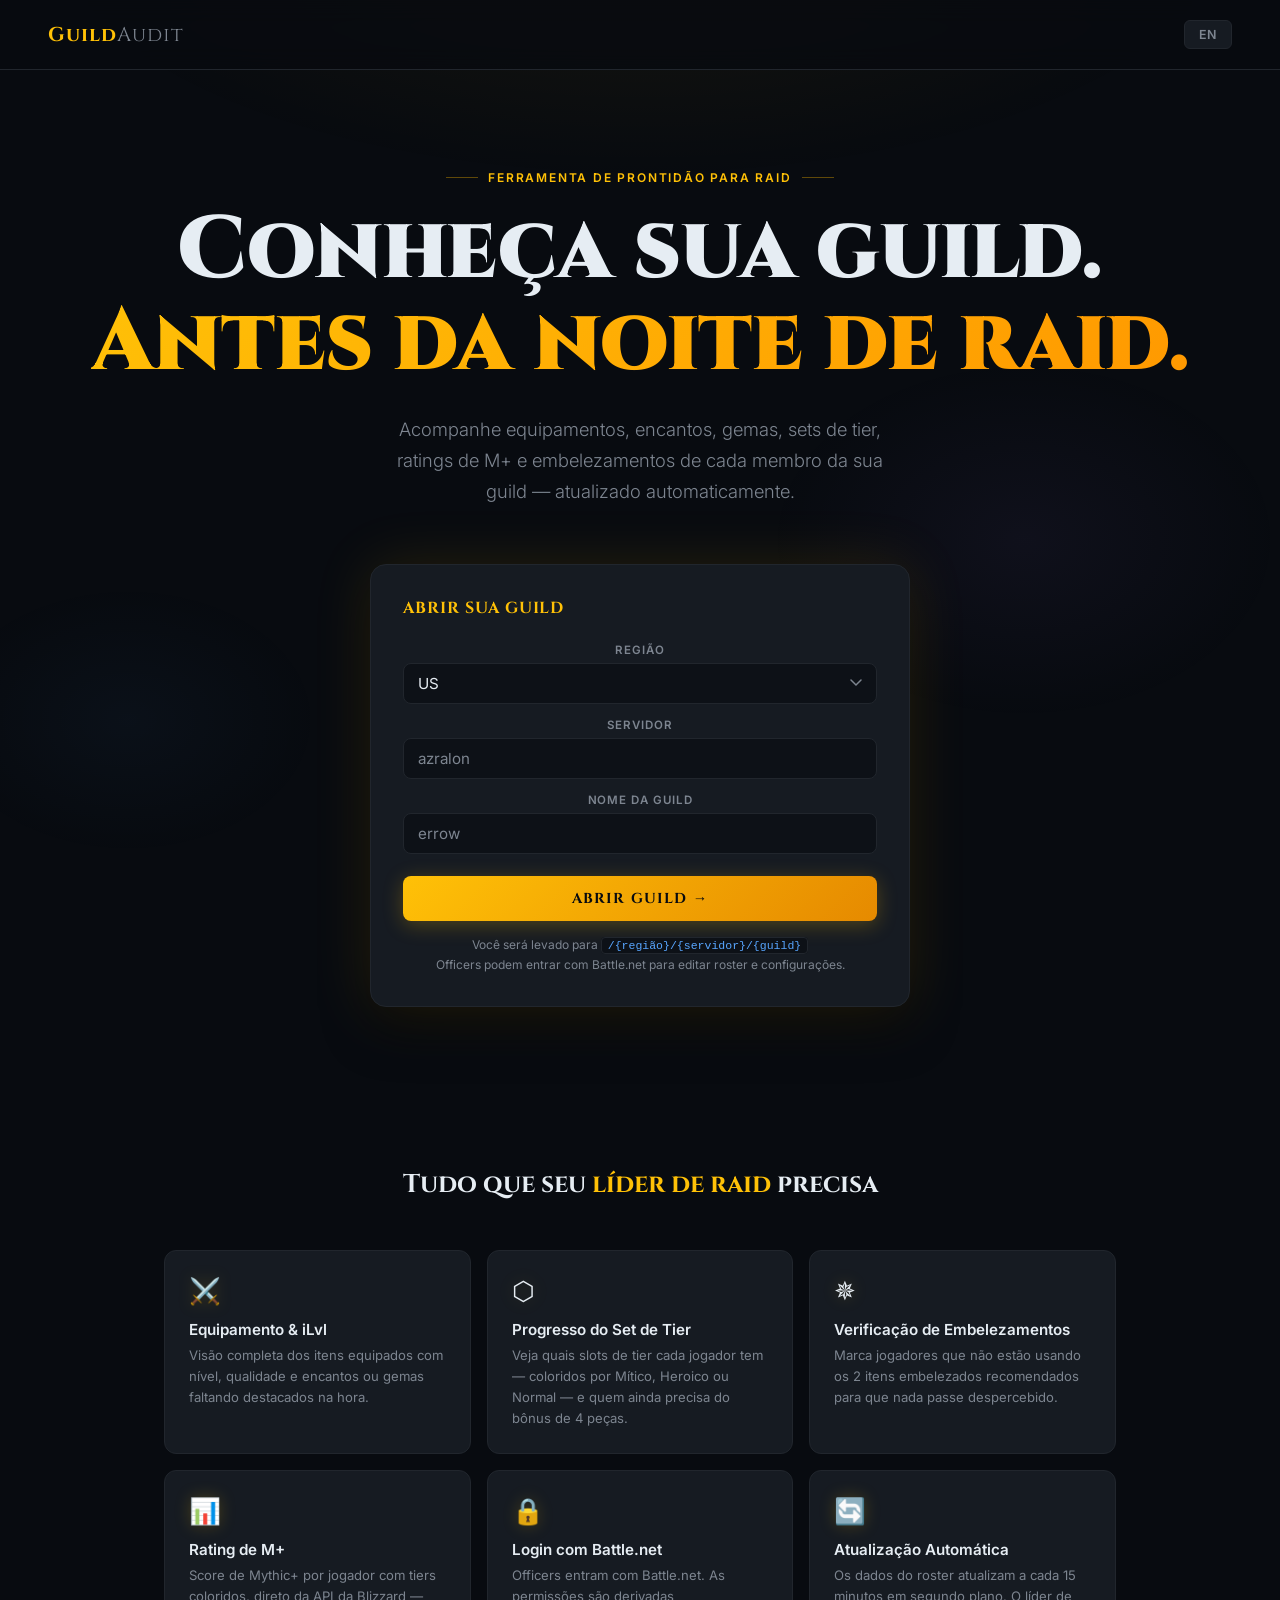
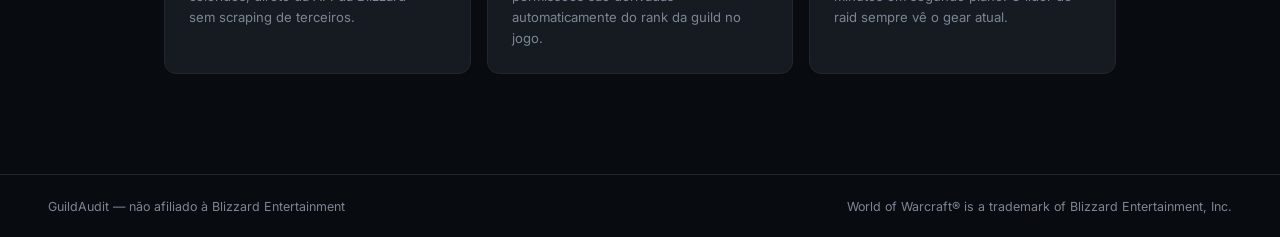
==== index.html @ d0b04509 "fix url query" ====
<!DOCTYPE html>
<html lang="pt-BR">
<head>
  <meta charset="UTF-8">
  <meta name="viewport" content="width=device-width, initial-scale=1.0">
  <title>GuildAudit — Rastreador de Guild WoW</title>
  <meta name="description" content="Acompanhe equipamentos, encantos, sets de tier, ratings de M+ e prontidão para raid da sua guild.">
  <link rel="icon" href="https://wow.zamimg.com/images/wow/icons/medium/inv_scroll_11.jpg">
  <link rel="preconnect" href="https://fonts.googleapis.com">
  <link rel="preconnect" href="https://fonts.gstatic.com" crossorigin>
  <link href="https://fonts.googleapis.com/css2?family=Cinzel:wght@700;900&family=Inter:wght@300;400;500;600&display=swap" rel="stylesheet">
  <style>
    *, *::before, *::after { box-sizing: border-box; margin: 0; padding: 0; }
    :root {
      --bg:#080b10; --bg2:#0d1117; --bg3:#161b22; --border:#21262d;
      --text:#e6edf3; --dim:#7d8590; --gold:#ffc107; --gold2:#e6a800;
      --red:#f85149; --blue:#58a6ff; --purple:#a67df4; --glow:rgba(255,193,7,.12);
    }
    html { scroll-behavior: smooth; }
    body { font-family:'Inter',sans-serif; background:var(--bg); color:var(--text); min-height:100vh; overflow-x:hidden; }
    .bg-layer {
      position:fixed; inset:0; z-index:0; pointer-events:none;
      background:
        radial-gradient(ellipse 80% 50% at 50% -10%, rgba(255,193,7,.07) 0%, transparent 60%),
        radial-gradient(ellipse 40% 40% at 80% 60%, rgba(166,125,244,.05) 0%, transparent 50%),
        radial-gradient(ellipse 30% 30% at 10% 80%, rgba(88,166,255,.04) 0%, transparent 50%);
    }
    nav {
      position:relative; z-index:10;
      display:flex; align-items:center; justify-content:space-between;
      padding:20px 48px;
      border-bottom:1px solid var(--border);
      background:rgba(8,11,16,.8); backdrop-filter:blur(12px);
    }
    .nav-logo { font-family:'Cinzel',serif; font-size:1.25rem; font-weight:700; color:var(--gold); letter-spacing:.05em; text-decoration:none; }
    .nav-logo span { color:var(--dim); font-weight:400; }
    .lang-btn {
      background:var(--bg3); border:1px solid var(--border); border-radius:6px;
      color:var(--dim); font-family:'Inter',sans-serif; font-size:.78rem;
      font-weight:600; letter-spacing:.06em; padding:6px 14px; cursor:pointer;
      transition:border-color .2s, color .2s;
    }
    .lang-btn:hover { border-color:var(--gold2); color:var(--text); }
    .hero {
      position:relative; z-index:1;
      display:flex; flex-direction:column; align-items:center;
      text-align:center; padding:100px 24px 80px;
    }
    .hero-eyebrow {
      font-size:.75rem; font-weight:600; letter-spacing:.15em;
      text-transform:uppercase; color:var(--gold); margin-bottom:20px;
      display:flex; align-items:center; gap:10px;
    }
    .hero-eyebrow::before, .hero-eyebrow::after { content:''; display:block; width:32px; height:1px; background:var(--gold2); opacity:.4; }
    .hero h1 { font-family:'Cinzel',serif; font-size:clamp(2.8rem,7vw,5.5rem); font-weight:900; line-height:1.05; letter-spacing:-.01em; color:var(--text); margin-bottom:24px; }
    .hero h1 em { font-style:normal; background:linear-gradient(135deg,var(--gold) 0%,#ff9800 100%); -webkit-background-clip:text; -webkit-text-fill-color:transparent; background-clip:text; }
    .hero-sub { font-size:1.15rem; color:var(--dim); font-weight:300; max-width:520px; line-height:1.7; margin-bottom:56px; }
    .search-card {
      width:100%; max-width:540px; background:var(--bg3);
      border:1px solid var(--border); border-radius:16px; padding:32px;
      box-shadow:0 0 60px var(--glow), 0 24px 48px rgba(0,0,0,.4);
    }
    .search-card h2 { font-family:'Cinzel',serif; font-size:1rem; font-weight:700; color:var(--gold); letter-spacing:.06em; text-transform:uppercase; margin-bottom:24px; text-align:left; }
    .field { margin-bottom:14px; }
    .field label { display:block; font-size:.72rem; font-weight:600; letter-spacing:.08em; text-transform:uppercase; color:var(--dim); margin-bottom:6px; }
    .field select, .field input {
      width:100%; background:var(--bg2); border:1px solid var(--border); border-radius:8px;
      color:var(--text); font-family:'Inter',sans-serif; font-size:.95rem; padding:10px 14px;
      outline:none; transition:border-color .2s, box-shadow .2s; appearance:none; -webkit-appearance:none;
    }
    .field select { background-image:url("data:image/svg+xml,%3Csvg xmlns='http://www.w3.org/2000/svg' width='12' height='8' viewBox='0 0 12 8'%3E%3Cpath d='M1 1l5 5 5-5' stroke='%237d8590' stroke-width='1.5' fill='none' stroke-linecap='round'/%3E%3C/svg%3E"); background-repeat:no-repeat; background-position:right 14px center; padding-right:36px; }
    .field select:focus, .field input:focus { border-color:var(--gold2); box-shadow:0 0 0 3px rgba(255,193,7,.1); }
    .field input::placeholder { color:var(--dim); }
    .btn-go {
      width:100%; margin-top:8px; padding:13px;
      background:linear-gradient(135deg,var(--gold) 0%,#e68a00 100%);
      color:#080b10; font-family:'Cinzel',serif; font-size:.9rem; font-weight:700;
      letter-spacing:.08em; text-transform:uppercase; border:none; border-radius:8px;
      cursor:pointer; transition:opacity .2s, transform .15s, box-shadow .2s;
      box-shadow:0 4px 20px rgba(255,193,7,.25);
    }
    .btn-go:hover { opacity:.9; transform:translateY(-1px); box-shadow:0 8px 28px rgba(255,193,7,.35); }
    .btn-go:active { transform:translateY(0); }
    .search-hint { font-size:.75rem; color:var(--dim); text-align:center; margin-top:14px; line-height:1.6; }
    .search-hint code { background:var(--bg2); border:1px solid var(--border); border-radius:4px; padding:1px 6px; font-size:.72rem; color:var(--blue); }
    .features { position:relative; z-index:1; max-width:1000px; margin:80px auto 0; padding:0 24px 100px; }
    .features-title { font-family:'Cinzel',serif; font-size:1.6rem; font-weight:700; text-align:center; margin-bottom:48px; color:var(--text); }
    .features-title span { color:var(--gold); }
    .feat-grid { display:grid; grid-template-columns:repeat(auto-fit,minmax(260px,1fr)); gap:16px; }
    .feat-card { background:var(--bg3); border:1px solid var(--border); border-radius:12px; padding:24px; transition:border-color .2s, transform .2s; }
    .feat-card:hover { border-color:rgba(255,193,7,.3); transform:translateY(-2px); }
    .feat-icon { font-size:1.6rem; margin-bottom:14px; display:block; filter:drop-shadow(0 0 8px rgba(255,193,7,.2)); }
    .feat-card h3 { font-size:.95rem; font-weight:600; color:var(--text); margin-bottom:6px; }
    .feat-card p { font-size:.82rem; color:var(--dim); line-height:1.6; }
    footer { position:relative; z-index:1; border-top:1px solid var(--border); padding:24px 48px; display:flex; align-items:center; justify-content:space-between; font-size:.78rem; color:var(--dim); }
    .err-msg { display:none; font-size:.8rem; color:var(--red); margin-top:10px; text-align:center; }
    .err-msg.show { display:block; }
    @media (max-width:600px) {
      nav { padding:16px 20px; }
      .hero { padding:64px 20px 48px; }
      .search-card { padding:24px 20px; }
      footer { flex-direction:column; gap:8px; text-align:center; }
    }
  </style>
</head>
<body>

<div class="bg-layer"></div>

<nav>
  <a class="nav-logo" href="/">Guild<span>Audit</span></a>
  <button class="lang-btn" id="lang-btn" onclick="toggleLang()">EN</button>
</nav>

<section class="hero">
  <div class="hero-eyebrow" data-i18n="eyebrow">Ferramenta de Prontidão para Raid</div>
  <h1 data-i18n-html="h1">Conheça sua guild.<br><em>Antes da noite de raid.</em></h1>
  <p class="hero-sub" data-i18n="sub">
    Acompanhe equipamentos, encantos, gemas, sets de tier, ratings de M+ e embelezamentos
    de cada membro da sua guild — atualizado automaticamente.
  </p>

  <div class="search-card">
    <h2 data-i18n="card-title">Abrir sua guild</h2>

    <div class="field">
      <label data-i18n="label-region">Região</label>
      <select id="inp-region">
        <option value="us">US</option>
        <option value="eu">EU</option>
        <option value="kr">KR</option>
        <option value="tw">TW</option>
      </select>
    </div>

    <div class="field">
      <label data-i18n="label-realm">Servidor</label>
      <input type="text" id="inp-realm" placeholder="azralon" spellcheck="false" autocomplete="off">
    </div>

    <div class="field">
      <label data-i18n="label-guild">Nome da guild</label>
      <input type="text" id="inp-guild" placeholder="errow" spellcheck="false" autocomplete="off">
    </div>

    <button class="btn-go" onclick="goToGuild()" data-i18n="btn">Abrir Guild →</button>
    <div class="err-msg" id="err-msg" data-i18n="err">Preencha o servidor e o nome da guild.</div>

    <p class="search-hint" data-i18n-html="hint">
      Você será levado para <code>/{região}/{servidor}/{guild}</code><br>
      Officers podem entrar com Battle.net para editar roster e configurações.
    </p>
  </div>
</section>

<section class="features">
  <h2 class="features-title" data-i18n-html="feat-title">Tudo que seu <span>líder de raid</span> precisa</h2>
  <div class="feat-grid">
    <div class="feat-card">
      <span class="feat-icon">⚔️</span>
      <h3 data-i18n="f1-title">Equipamento & iLvl</h3>
      <p data-i18n="f1-desc">Visão completa dos itens equipados com nível, qualidade e encantos ou gemas faltando destacados na hora.</p>
    </div>
    <div class="feat-card">
      <span class="feat-icon">⬡</span>
      <h3 data-i18n="f2-title">Progresso do Set de Tier</h3>
      <p data-i18n="f2-desc">Veja quais slots de tier cada jogador tem — coloridos por Mítico, Heroico ou Normal — e quem ainda precisa do bônus de 4 peças.</p>
    </div>
    <div class="feat-card">
      <span class="feat-icon">✵</span>
      <h3 data-i18n="f3-title">Verificação de Embelezamentos</h3>
      <p data-i18n="f3-desc">Marca jogadores que não estão usando os 2 itens embelezados recomendados para que nada passe despercebido.</p>
    </div>
    <div class="feat-card">
      <span class="feat-icon">📊</span>
      <h3 data-i18n="f4-title">Rating de M+</h3>
      <p data-i18n="f4-desc">Score de Mythic+ por jogador com tiers coloridos, direto da API da Blizzard — sem scraping de terceiros.</p>
    </div>
    <div class="feat-card">
      <span class="feat-icon">🔒</span>
      <h3 data-i18n="f5-title">Login com Battle.net</h3>
      <p data-i18n="f5-desc">Officers entram com Battle.net. As permissões são derivadas automaticamente do rank da guild no jogo.</p>
    </div>
    <div class="feat-card">
      <span class="feat-icon">🔄</span>
      <h3 data-i18n="f6-title">Atualização Automática</h3>
      <p data-i18n="f6-desc">Os dados do roster atualizam a cada 15 minutos em segundo plano. O líder de raid sempre vê o gear atual.</p>
    </div>
  </div>
</section>

<footer>
  <span data-i18n="footer1">GuildAudit — não afiliado à Blizzard Entertainment</span>
  <span>World of Warcraft® is a trademark of Blizzard Entertainment, Inc.</span>
</footer>

<script>
var STRINGS = {
  pt: {
    'eyebrow':    'Ferramenta de Prontidão para Raid',
    'h1':         'Conheça sua guild.<br><em>Antes da noite de raid.</em>',
    'sub':        'Acompanhe equipamentos, encantos, gemas, sets de tier, ratings de M+ e embelezamentos de cada membro da sua guild — atualizado automaticamente.',
    'card-title': 'Abrir sua guild',
    'label-region':'Região',
    'label-realm': 'Servidor',
    'label-guild': 'Nome da guild',
    'btn':         'Abrir Guild →',
    'err':         'Preencha o servidor e o nome da guild.',
    'hint':        'Você será levado para <code>/{região}/{servidor}/{guild}</code><br>Officers podem entrar com Battle.net para editar roster e configurações.',
    'feat-title':  'Tudo que seu <span>líder de raid</span> precisa',
    'f1-title': 'Equipamento & iLvl',
    'f1-desc':  'Visão completa dos itens equipados com nível, qualidade e encantos ou gemas faltando destacados na hora.',
    'f2-title': 'Progresso do Set de Tier',
    'f2-desc':  'Veja quais slots de tier cada jogador tem — coloridos por Mítico, Heroico ou Normal — e quem ainda precisa do bônus de 4 peças.',
    'f3-title': 'Verificação de Embelezamentos',
    'f3-desc':  'Marca jogadores que não estão usando os 2 itens embelezados recomendados para que nada passe despercebido.',
    'f4-title': 'Rating de M+',
    'f4-desc':  'Score de Mythic+ por jogador com tiers coloridos, direto da API da Blizzard — sem scraping de terceiros.',
    'f5-title': 'Login com Battle.net',
    'f5-desc':  'Officers entram com Battle.net. As permissões são derivadas automaticamente do rank da guild no jogo.',
    'f6-title': 'Atualização Automática',
    'f6-desc':  'Os dados do roster atualizam a cada 15 minutos em segundo plano. O líder de raid sempre vê o gear atual.',
    'footer1':  'GuildAudit — não afiliado à Blizzard Entertainment',
  },
  en: {
    'eyebrow':    'Raid Readiness Tool',
    'h1':         'Know your guild.<br><em>Before raid night.</em>',
    'sub':        'Track gear, enchants, gems, tier sets, M+ ratings and embellishments for every member of your WoW guild — updated automatically.',
    'card-title': 'Open your guild',
    'label-region':'Region',
    'label-realm': 'Realm',
    'label-guild': 'Guild name',
    'btn':         'Open Guild →',
    'err':         'Please fill in realm and guild name.',
    'hint':        'You\'ll be taken to <code>/{region}/{realm}/{guild}</code><br>Officers can log in with Battle.net to edit roster and settings.',
    'feat-title':  'Everything your <span>raid lead</span> needs',
    'f1-title': 'Gear & iLvl Tracking',
    'f1-desc':  'Full equipment breakdown with item level, quality tiers and missing enchants or gems highlighted instantly.',
    'f2-title': 'Tier Set Progress',
    'f2-desc':  'See which tier slots each player has — colored by Mythic, Heroic or Normal — and who still needs the 4pc bonus.',
    'f3-title': 'Embellishment Check',
    'f3-desc':  'Flags players who aren\'t running the recommended 2 embellished items, so nothing slips through the cracks.',
    'f4-title': 'M+ Ratings',
    'f4-desc':  'Mythic+ score per player with color-coded tiers, straight from the Blizzard API — no third-party scraping.',
    'f5-title': 'Battle.net Login',
    'f5-desc':  'Officers log in with Battle.net. Permissions are derived from your in-game guild rank automatically.',
    'f6-title': 'Auto-refresh',
    'f6-desc':  'Roster data refreshes every 15 minutes in the background. Your raid lead always sees current gear.',
    'footer1':  'GuildAudit — not affiliated with Blizzard Entertainment',
  }
};

var currentLang = localStorage.getItem('ga_lang') || 'pt';

function applyLang(lang) {
  var s = STRINGS[lang];
  document.documentElement.lang = lang === 'pt' ? 'pt-BR' : 'en';
  document.title = lang === 'pt'
    ? 'GuildAudit — Rastreador de Guild WoW'
    : 'GuildAudit — WoW Guild Tracker';

  document.querySelectorAll('[data-i18n]').forEach(function(el) {
    var key = el.getAttribute('data-i18n');
    if (s[key] !== undefined) el.textContent = s[key];
  });
  document.querySelectorAll('[data-i18n-html]').forEach(function(el) {
    var key = el.getAttribute('data-i18n-html');
    if (s[key] !== undefined) el.innerHTML = s[key];
  });

  document.getElementById('lang-btn').textContent = lang === 'pt' ? 'EN' : 'PT';
}

function toggleLang() {
  currentLang = currentLang === 'pt' ? 'en' : 'pt';
  localStorage.setItem('ga_lang', currentLang);
  applyLang(currentLang);
}

// Pre-fill from last visit
(function() {
  var last = localStorage.getItem('ga_last_guild');
  if (last) {
    try {
      var p = last.split(':');
      if (p[0]) document.getElementById('inp-region').value = p[0];
      if (p[1]) document.getElementById('inp-realm').value  = p[1];
      if (p[2]) document.getElementById('inp-guild').value  = p[2];
    } catch(e) {}
  }
  applyLang(currentLang);
})();

function goToGuild() {
  var region = document.getElementById('inp-region').value.trim().toLowerCase();
  var realm  = document.getElementById('inp-realm').value.trim().toLowerCase().replace(/\s+/g, '-');
  var guild  = document.getElementById('inp-guild').value.trim().toLowerCase().replace(/\s+/g, '-');
  var err    = document.getElementById('err-msg');
  if (!realm || !guild) { err.classList.add('show'); return; }
  err.classList.remove('show');
  localStorage.setItem('ga_last_guild', region + ':' + realm + ':' + guild);
  var pathParts = window.location.pathname.replace(/\/+$/, '').split('/').filter(Boolean);
  var basePath  = pathParts.length >= 1 ? '/' + pathParts[0] : '';
  window.location.href = basePath + '/guild.html?guild=' + region + '/' + realm + '/' + guild;
}

['inp-realm','inp-guild'].forEach(function(id) {
  document.getElementById(id).addEventListener('keydown', function(e) {
    if (e.key === 'Enter') goToGuild();
  });
});
</script>

</body>
</html>
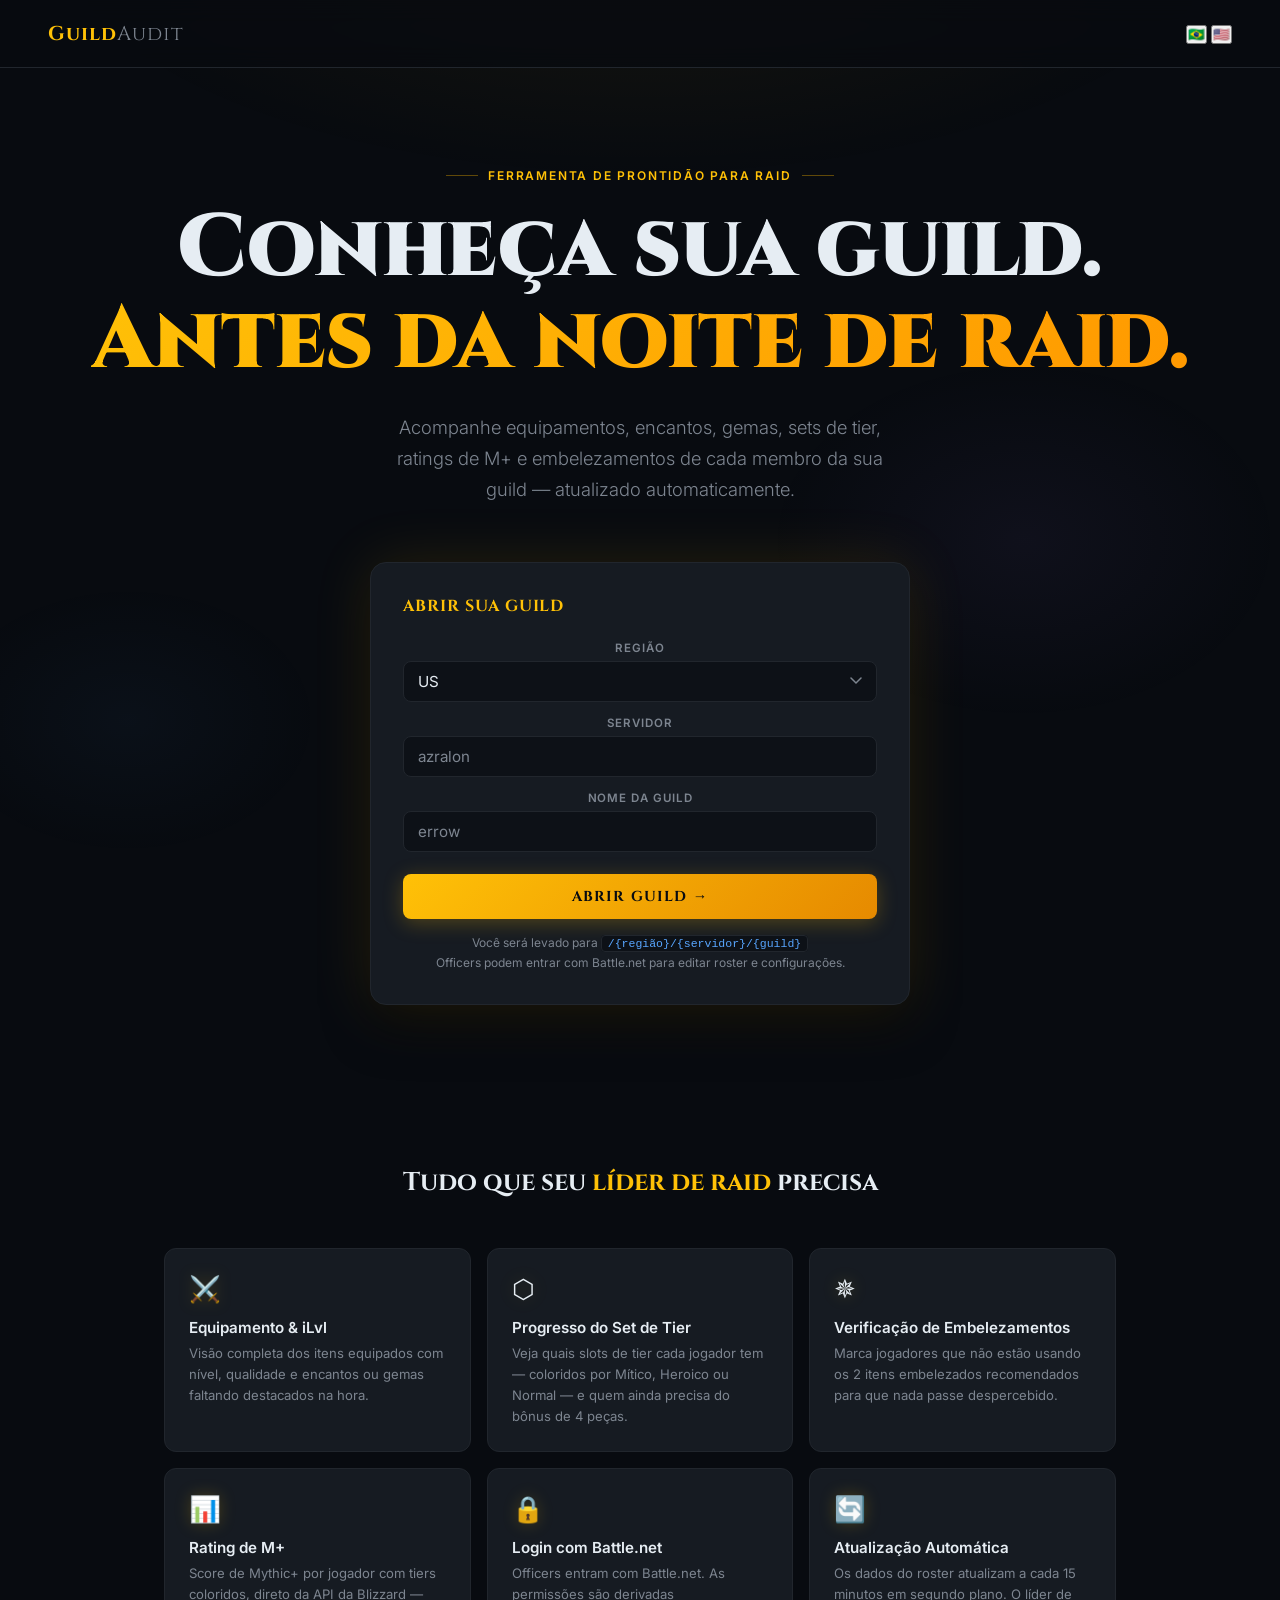
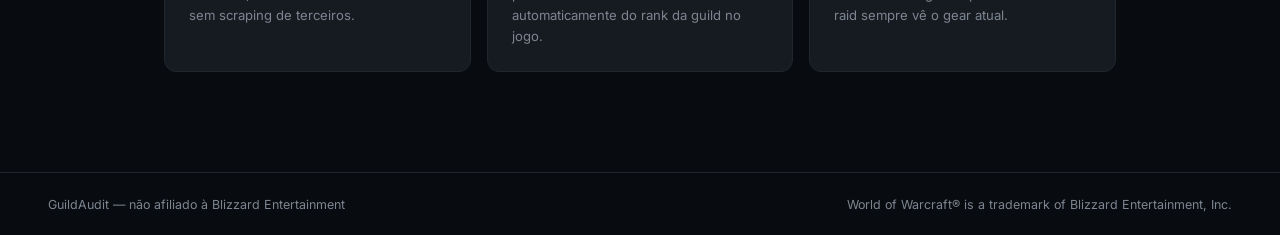
==== commit c4a6ed8a: "fixes" ====
--- a/index.html
+++ b/index.html
@@ -109,7 +109,10 @@
 
 <nav>
   <a class="nav-logo" href="/">Guild<span>Audit</span></a>
-  <button class="lang-btn" id="lang-btn" onclick="toggleLang()">EN</button>
+  <div class="lang-flags">
+    <button class="flag-btn" id="flag-pt" onclick="setLang('pt')" title="Português">🇧🇷</button>
+    <button class="flag-btn" id="flag-en" onclick="setLang('en')" title="English">🇺🇸</button>
+  </div>
 </nav>
 
 <section class="hero">
@@ -268,9 +271,11 @@
     if (s[key] !== undefined) el.innerHTML = s[key];
   });
 
-  document.getElementById('lang-btn').textContent = lang === 'pt' ? 'EN' : 'PT';
+  document.getElementById('flag-pt').classList.toggle('flag-active', lang === 'pt');
+  document.getElementById('flag-en').classList.toggle('flag-active', lang === 'en');
 }
 
+function setLang(newLang) { lang = newLang; localStorage.setItem('ga_lang', lang); applyI18n(); }
 function toggleLang() {
   currentLang = currentLang === 'pt' ? 'en' : 'pt';
   localStorage.setItem('ga_lang', currentLang);
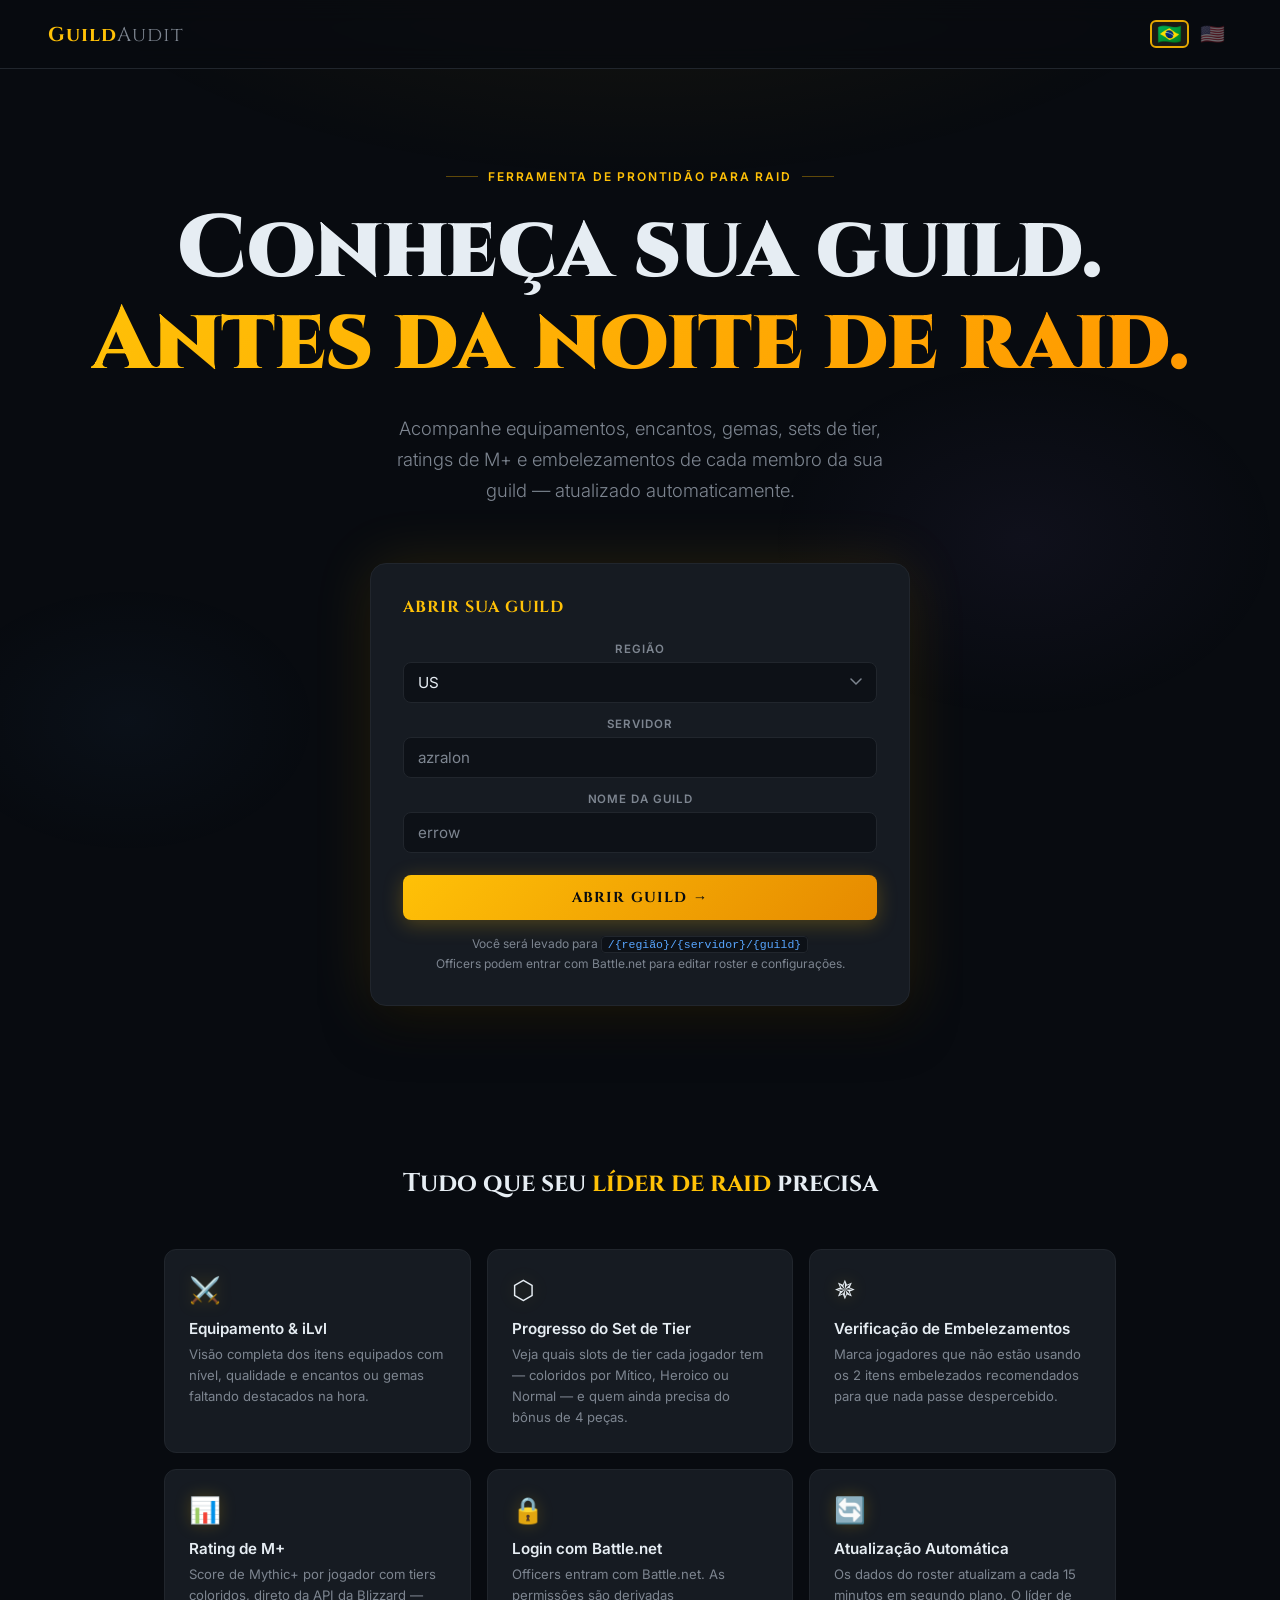
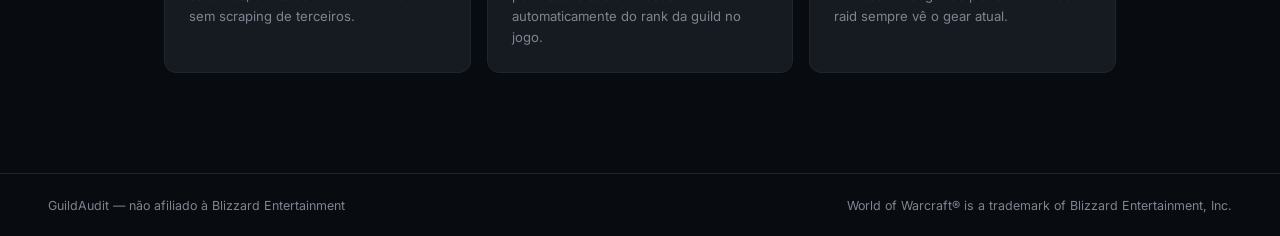
==== commit aea3bd1b: "fix tier" ====
--- a/index.html
+++ b/index.html
@@ -101,6 +101,15 @@
       .search-card { padding:24px 20px; }
       footer { flex-direction:column; gap:8px; text-align:center; }
     }
+    .lang-flags { display:flex; gap:4px; align-items:center; }
+    .flag-btn {
+      background:none; border:2px solid transparent;
+      border-radius:6px; padding:2px 5px;
+      font-size:1.25rem; cursor:pointer; line-height:1;
+      opacity:.4; transition:opacity .15s, border-color .15s, transform .1s;
+    }
+    .flag-btn:hover { opacity:.85; transform:scale(1.1); }
+    .flag-btn.flag-active { opacity:1; border-color:var(--gold2,#c9a84c); background:rgba(201,168,76,.1); }
   </style>
 </head>
 <body>
@@ -264,18 +273,18 @@
 
   document.querySelectorAll('[data-i18n]').forEach(function(el) {
     var key = el.getAttribute('data-i18n');
-    if (s[key] !== undefined) el.textContent = s[key];
+    if (s && s[key] !== undefined) el.textContent = s[key];
   });
   document.querySelectorAll('[data-i18n-html]').forEach(function(el) {
     var key = el.getAttribute('data-i18n-html');
-    if (s[key] !== undefined) el.innerHTML = s[key];
+    if (s && s[key] !== undefined) el.innerHTML = s[key];
   });
 
   document.getElementById('flag-pt').classList.toggle('flag-active', lang === 'pt');
   document.getElementById('flag-en').classList.toggle('flag-active', lang === 'en');
 }
 
-function setLang(newLang) { lang = newLang; localStorage.setItem('ga_lang', lang); applyI18n(); }
+function setLang(newLang) { lang = newLang; localStorage.setItem('ga_lang', lang); applyLang(lang); }
 function toggleLang() {
   currentLang = currentLang === 'pt' ? 'en' : 'pt';
   localStorage.setItem('ga_lang', currentLang);
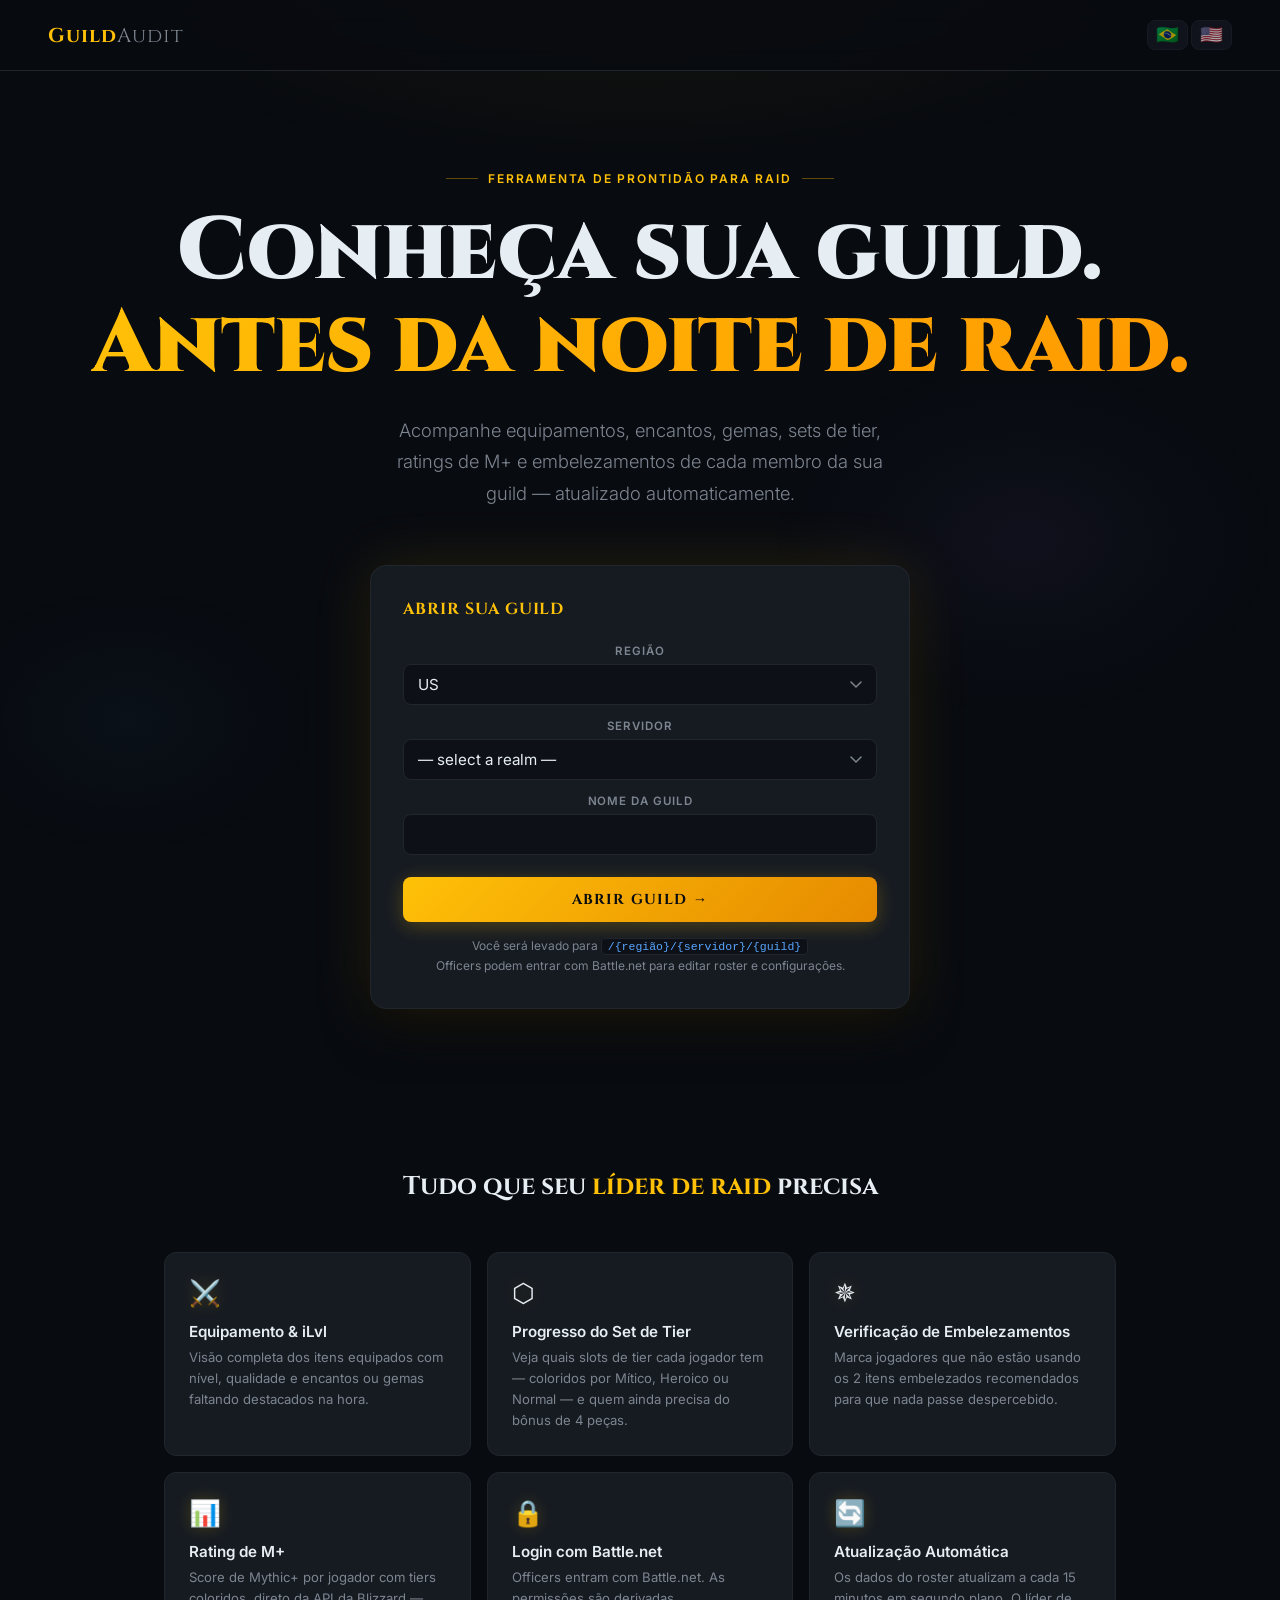
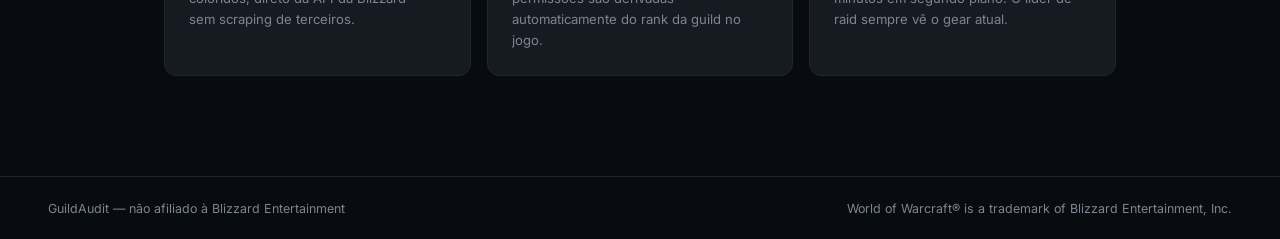
==== commit a368baf5: "fix diversos" ====
--- a/index.html
+++ b/index.html
@@ -101,15 +101,19 @@
       .search-card { padding:24px 20px; }
       footer { flex-direction:column; gap:8px; text-align:center; }
     }
-    .lang-flags { display:flex; gap:4px; align-items:center; }
+    .lang-flags { display:flex; gap:3px; align-items:center; }
     .flag-btn {
-      background:none; border:2px solid transparent;
-      border-radius:6px; padding:2px 5px;
-      font-size:1.25rem; cursor:pointer; line-height:1;
-      opacity:.4; transition:opacity .15s, border-color .15s, transform .1s;
-    }
-    .flag-btn:hover { opacity:.85; transform:scale(1.1); }
-    .flag-btn.flag-active { opacity:1; border-color:var(--gold2,#c9a84c); background:rgba(201,168,76,.1); }
+      background:var(--bg3); border:1px solid var(--border);
+      border-radius:8px; padding:5px 8px;
+      font-size:1.15rem; cursor:pointer; line-height:1;
+      opacity:.65; transition:opacity .15s, border-color .15s, transform .1s, background .15s;
+    }
+    .flag-btn:hover { opacity:1; transform:scale(1.08); border-color:rgba(255,193,7,.4); }
+    .flag-btn.flag-active {
+      opacity:1; border-color:var(--gold2);
+      background:rgba(255,193,7,.12);
+      box-shadow:0 0 0 2px rgba(255,193,7,.15);
+    }
   </style>
 </head>
 <body>
@@ -119,7 +123,7 @@
 <nav>
   <a class="nav-logo" href="/">Guild<span>Audit</span></a>
   <div class="lang-flags">
-    <button class="flag-btn" id="flag-pt" onclick="setLang('pt')" title="Português">🇧🇷</button>
+    <button class="flag-btn" id="flag-pt" onclick="setLang('pt-BR')" title="Português">🇧🇷</button>
     <button class="flag-btn" id="flag-en" onclick="setLang('en')" title="English">🇺🇸</button>
   </div>
 </nav>
@@ -147,12 +151,14 @@
 
     <div class="field">
       <label data-i18n="label-realm">Servidor</label>
-      <input type="text" id="inp-realm" placeholder="azralon" spellcheck="false" autocomplete="off">
+      <select id="inp-realm" onchange="onRealmChange()">
+        <option value="" data-i18n="label-realm-placeholder">— selecione um servidor —</option>
+      </select>
     </div>
 
     <div class="field">
       <label data-i18n="label-guild">Nome da guild</label>
-      <input type="text" id="inp-guild" placeholder="errow" spellcheck="false" autocomplete="off">
+      <input type="text" id="inp-guild" placeholder="" spellcheck="false" autocomplete="off">
     </div>
 
     <button class="btn-go" onclick="goToGuild()" data-i18n="btn">Abrir Guild →</button>
@@ -208,7 +214,7 @@
 
 <script>
 var STRINGS = {
-  pt: {
+  'pt-BR': {
     'eyebrow':    'Ferramenta de Prontidão para Raid',
     'h1':         'Conheça sua guild.<br><em>Antes da noite de raid.</em>',
     'sub':        'Acompanhe equipamentos, encantos, gemas, sets de tier, ratings de M+ e embelezamentos de cada membro da sua guild — atualizado automaticamente.',
@@ -262,12 +268,12 @@
   }
 };
 
-var currentLang = localStorage.getItem('ga_lang') || 'pt';
+var currentLang = localStorage.getItem('ga_lang') || 'pt-BR';
 
 function applyLang(lang) {
   var s = STRINGS[lang];
-  document.documentElement.lang = lang === 'pt' ? 'pt-BR' : 'en';
-  document.title = lang === 'pt'
+  document.documentElement.lang = lang === 'pt-BR' ? 'pt-BR' : 'en';
+  document.title = lang === 'pt-BR'
     ? 'GuildAudit — Rastreador de Guild WoW'
     : 'GuildAudit — WoW Guild Tracker';
 
@@ -280,13 +286,13 @@
     if (s && s[key] !== undefined) el.innerHTML = s[key];
   });
 
-  document.getElementById('flag-pt').classList.toggle('flag-active', lang === 'pt');
+  document.getElementById('flag-pt').classList.toggle('flag-active', lang === 'pt-BR');
   document.getElementById('flag-en').classList.toggle('flag-active', lang === 'en');
 }
 
 function setLang(newLang) { lang = newLang; localStorage.setItem('ga_lang', lang); applyLang(lang); }
 function toggleLang() {
-  currentLang = currentLang === 'pt' ? 'en' : 'pt';
+  currentLang = currentLang === 'pt-BR' ? 'en' : 'pt-BR';
   localStorage.setItem('ga_lang', currentLang);
   applyLang(currentLang);
 }
@@ -298,16 +304,48 @@
     try {
       var p = last.split(':');
       if (p[0]) document.getElementById('inp-region').value = p[0];
+      populateRealms();
       if (p[1]) document.getElementById('inp-realm').value  = p[1];
       if (p[2]) document.getElementById('inp-guild').value  = p[2];
     } catch(e) {}
   }
+  populateRealms();
   applyLang(currentLang);
 })();
 
+// ── Realms per region ──────────────────────────────────
+var REALMS = {
+  us: ["Aegwynn","Agamaggan","Aggramar","Akama","Alexstrasza","Alleria","Altar of Storms","Alterac Mountains","Aman'Thul","Andorhal","Anetheron","Anub'arak","Antonidas","Anvilmar","Arathor","Archimonde","Area 52","Argent Dawn","Arthas","Arygos","Auchindoun","Azgalor","Azjol-Nerub","Azralon","Azshara","Azuremyst","Baelgun","Balnazzar","Black Dragonflight","Blackhand","Blackrock","Blackwater Raiders","Blackwing Lair","Blade's Edge","Bladefist","Bleeding Hollow","Blood Furnace","Bloodhoof","Bloodscalp","Bonechewer","Borean Tundra","Boulderfist","Bronze Dragonflight","Bronzebeard","Burning Blade","Burning Legion","Caelestrasz","Cairne","Cenarion Circle","Cenarion Expedition","Cenarius","Cho'gall","Chromaggus","Coilfang","Crushridge","Daggerspine","Dalaran","Dalvengyr","Dark Iron","Darkspear","Darrowmere","Dawnbringer","Deathwing","Demon Soul","Dentarg","Destromath","Dethecus","Detheroc","Doomhammer","Draenor","Dragonblight","Dragonmaw","Drak'Tharon","Drak'thul","Dreadmaul","Drenden","Dunemaul","Durotan","Duskwood","Earthen Ring","Echo Isles","Eitrigg","Eldre'Thalas","Elune","Emerald Dream","Eonar","Eredar","Executus","Exodar","Farstriders","Feathermoon","Fenris","Fizzcrank","Frostmane","Frostmourne","Frostwolf","Galakrond","Gallywix","Garona","Garrosh","Ghostlands","Gilneas","Gnomeregan","Goldrinn","Gordunni","Greymane","Grizzly Hills","Gul'dan","Gundrak","Gurubashi","Hakkar","Haomarush","Hellscream","Hydraxis","Hyjal","Icecrown","Illidan","Jaedenar","Jubei'Thos","Kael'thas","Kalecgos","Kargath","Kel'Thuzad","Khadgar","Khaz Modan","Khaz'goroth","Kil'jaeden","Kilrogg","Kirin Tor","Korgath","Kul Tiras","Laughing Skull","Lethon","Lightbringer","Lightning's Blade","Lightninghoof","Llane","Lothar","Lunar Falls","Madoran","Maelstrom","Magtheridon","Maiev","Mal'Ganis","Malfurion","Malorne","Malygos","Mannoroth","Medivh","Misha","Mok'Nathal","Moon Guard","Moonrunner","Mug'thol","Muradin","Nazgrel","Nazjatar","Neltharion","Nemesis","Ner'zhul","Nesingwary","Nightfall","Norgannon","Onyxia","Perenolde","Proudmoore","Quel'dorei","Quel'Thalas","Ragnaros","Ravencrest","Ravenholdt","Rexxar","Rivendare","Runetotem","Sargeras","Saurfang","Scarlet Crusade","Sen'jin","Sentinels","Shadow Council","Shadowmoon","Shadowsong","Shattered Halls","Shattered Hand","Silver Hand","Silvermoon","Sisters of Elune","Skullcrusher","Skywall","Smolderthorn","Spinebreaker","Spirestone","Staghelm","Steamwheedle Cartel","Stonemaul","Stormrage","Stormreaver","Stormscale","Suramar","Tanaris","Terenas","Terokkar","Thaurissan","The Forgotten Coast","The Underbog","The Venture Co","Thorium Brotherhood","Thunderhorn","Thunderlord","Tichondrius","Tirion","Tortheldrin","Trollbane","Turalyon","Twisting Nether","Tygris","Uldaman","Uldum","Undermine","Ursin","Uther","Vashj","Vek'nilash","Velen","Warsong","Whisperwind","Wildhammer","Windrunner","Winterhoof","Wyrmrest Accord","Ysera","Ysondre","Zangarmarsh","Zul'jin","Zuluhed"],
+  eu: ["Aegwynn","Aerie Peak","Agamaggan","Aggra (Português)","Aggramar","Ahn'Qiraj","Al'Akir","Alexstrasza","Alleria","Alonsus","Aman'Thul","Ambossar","Anachronos","Anetheron","Antonidas","Anub'arak","Anvilmar","Arathor","Archimonde","Area 52","Argent Dawn","Arthas","Arygos","Aszune","Auchindoun","Azjol-Nerub","Azshara","Azuregos","Azuremyst","Baelgun","Balnazzar","Black Dragonflight","Blackhand","Blackmoore","Blackrock","Blackscar","Blade's Edge","Bladefist","Bloodfeather","Bloodhoof","Bloodscalp","Blutkessel","Boulderfist","Bronze Dragonflight","Bronzebeard","Burning Blade","Burning Legion","Burning Steppes","C'Thun","Chamber of Aspects","Chants éternels","Cho'gall","Chromaggus","Confrérie du Thorium","Conseil des Ombres","Crushridge","Culte de la Rive noire","Daggerspine","Dalaran","Dalvengyr","Dark Iron","Darkspear","Das Konsortium","Das Syndikat","Deathguard","Deathweaver","Deathwing","Defias Brotherhood","Dentarg","Der Mithrilorden","Der Rat von Dalaran","Destromath","Dethecus","Die Aldor","Die Arguswacht","Die ewige Wacht","Die Nachtwache","Die Silberne Hand","Die Todeskrallen","Die ewige Wacht","Doomhammer","Draenor","Dragonblight","Dragonmaw","Drak'thul","Drek'Thar","Dun Morogh","Durotan","Earthen Ring","Echo Isles","Eitrigg","Eldre'Thalas","Elune","Emerald Dream","Eonar","Eredar","Executus","Exodar","Festung der Stürme","Forscherliga","Frostmane","Frostmourne","Frostwolf","Garona","Garrosh","Genjuros","Ghostlands","Gilneas","Goldrinn","Grim Batol","Gul'dan","Hakkar","Hellfire","Hellscream","Hyjal","Icecrown","Illidan","Jaedenar","Kael'thas","Karazhan","Kargath","Kel'Thuzad","Khadgar","Khaz Modan","Kil'jaeden","Kilrogg","Kirin Tor","Krag'jin","Krasus","Kult der Verdammten","La Croisade écarlate","Les Clairvoyants","Les Sentinelles","Lightbringer","Lightning's Blade","Lordaeron","Los Errantes","Lothar","Madmortem","Magtheridon","Maiev","Mal'Ganis","Malfurion","Malorne","Malygos","Mannoroth","Marécage de Zangar","Medivh","Minahonda","Moonglade","Muradin","Nathrezim","Naxxramas","Nazjatar","Nefarian","Nemesis","Ner'zhul","Nera'thor","Nethersturm","Nordrassil","Norgannon","Nozdormu","Onyxia","Outland","Perenolde","Proudmoore","Quel'Thalas","Ragnaros","Ravencrest","Ravenholdt","Rexxar","Runetotem","Sargeras","Saurfang","Scarshield Legion","Sen'jin","Sentinels","Shadow Council","Shadowmoon","Shadowsong","Shattered Halls","Shattered Hand","Silvermoon","Sinstralis","Sisters of Elune","Skullcrusher","Skywall","Spinebreaker","Spirestone","Steamwheedle Cartel","Stormrage","Stormreaver","Stormscale","Sunstrider","Suramar","Sylvanas","Taerar","Talnivarr","Tarren Mill","Terenas","Terokkar","Terrordar","The Maelstrom","The Sha'tar","The Venture Co","Theradras","Thrall","Thunderhorn","Tichondrius","Tirion","Tortheldrin","Trollbane","Turalyon","Twilight's Hammer","Twisting Nether","Tyrande","Uldaman","Uldum","Un'Goro","Undermine","Vashj","Vek'lor","Vek'nilash","Velen","Vol'jin","Wildhammer","Windrunner","Wrathbringer","Xavius","Ysera","Zenedar","Zirkel des Cenarius","Zul'jin","Zuluhed"],
+  kr: ["가로나","굴단","데스윙","렉사르","불타는 군단","세나리우스","아즈샤라","윈드러너","울두아르","지울진","칼렉고스","킬제덴"],
+  tw: ["世界之樹","冰霜之刃","地獄吼","夜空之歌","宇宙之心","巨龍之喉","末日之觸","水晶之刺","狂熱之刃","聖光之願","銀翼要塞","阿薩斯","骨槌"]
+};
+
+function populateRealms() {
+  var region = document.getElementById('inp-region').value;
+  var sel    = document.getElementById('inp-realm');
+  var prev   = sel.value;
+  var isPT   = (localStorage.getItem('ga_lang') === 'pt-BR');
+  var placeholder = isPT ? '— selecione um servidor —' : '— select a realm —';
+  sel.innerHTML = '<option value="">' + placeholder + '</option>';
+  var list = REALMS[region] || [];
+  list.forEach(function(r) {
+    var opt = document.createElement('option');
+    opt.value = r.toLowerCase().replace(/\s+/g,'-').replace(/[^a-z0-9-]/g,'');
+    opt.textContent = r;
+    if (opt.value === prev) opt.selected = true;
+    sel.appendChild(opt);
+  });
+}
+
+function onRealmChange() { /* just used by onchange */ }
+
+// Populate on region change
+document.getElementById('inp-region').addEventListener('change', populateRealms);
+
 function goToGuild() {
   var region = document.getElementById('inp-region').value.trim().toLowerCase();
-  var realm  = document.getElementById('inp-realm').value.trim().toLowerCase().replace(/\s+/g, '-');
+  var realm  = (document.getElementById('inp-realm').value || '').trim().toLowerCase().replace(/\s+/g, '-');
   var guild  = document.getElementById('inp-guild').value.trim().toLowerCase().replace(/\s+/g, '-');
   var err    = document.getElementById('err-msg');
   if (!realm || !guild) { err.classList.add('show'); return; }
@@ -318,7 +356,7 @@
   window.location.href = basePath + '/guild.html?guild=' + region + '/' + realm + '/' + guild;
 }
 
-['inp-realm','inp-guild'].forEach(function(id) {
+['inp-guild'].forEach(function(id) {
   document.getElementById(id).addEventListener('keydown', function(e) {
     if (e.key === 'Enter') goToGuild();
   });
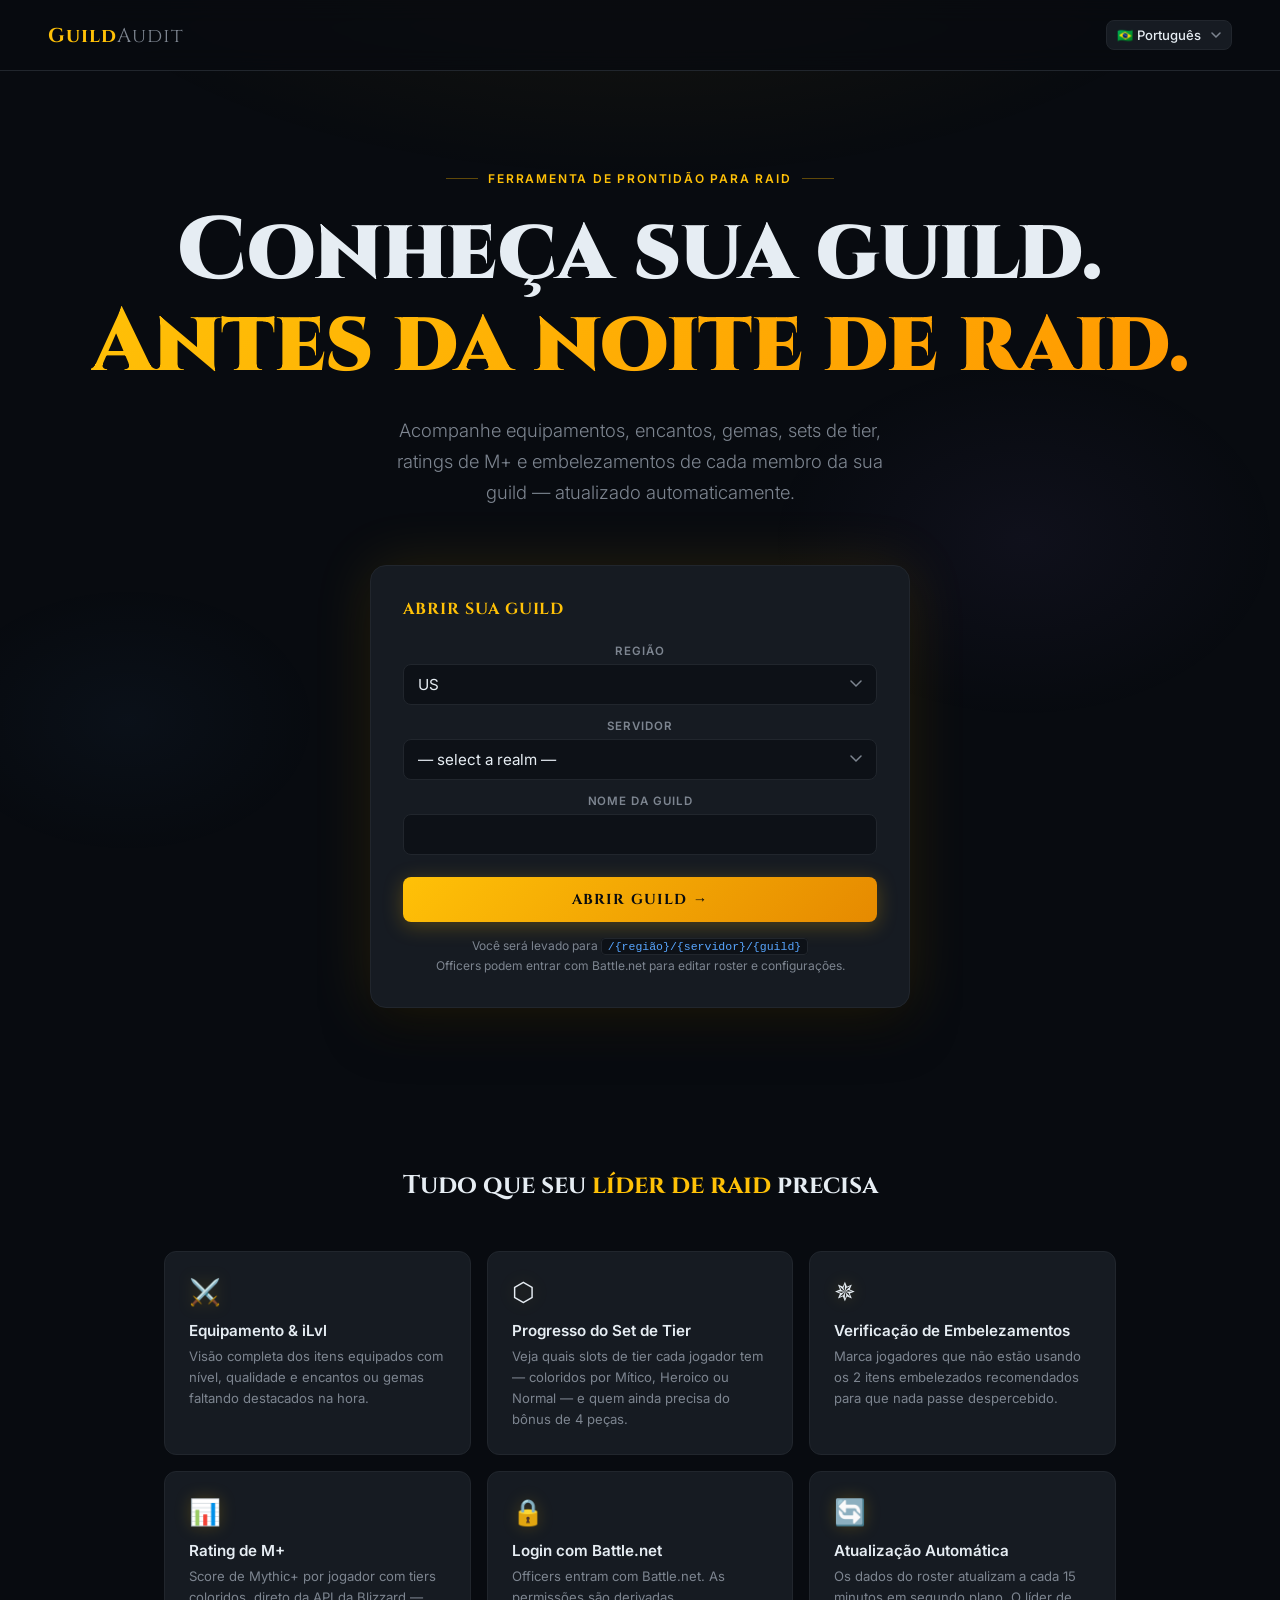
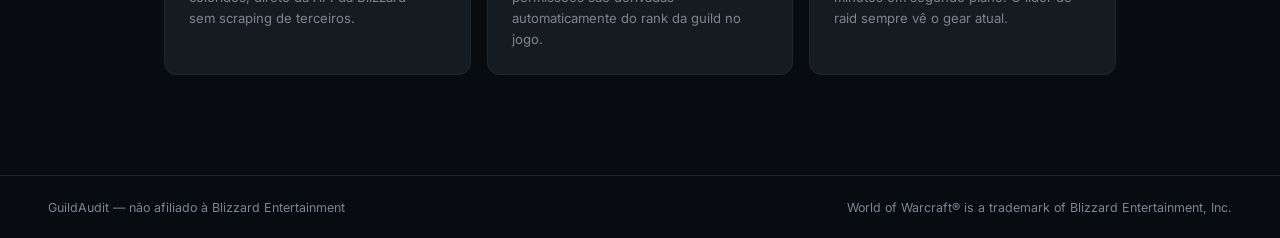
==== commit 3bdbfa50: "Update index.html" ====
--- a/index.html
+++ b/index.html
@@ -101,19 +101,17 @@
       .search-card { padding:24px 20px; }
       footer { flex-direction:column; gap:8px; text-align:center; }
     }
-    .lang-flags { display:flex; gap:3px; align-items:center; }
-    .flag-btn {
+    .lang-select {
       background:var(--bg3); border:1px solid var(--border);
-      border-radius:8px; padding:5px 8px;
-      font-size:1.15rem; cursor:pointer; line-height:1;
-      opacity:.65; transition:opacity .15s, border-color .15s, transform .1s, background .15s;
-    }
-    .flag-btn:hover { opacity:1; transform:scale(1.08); border-color:rgba(255,193,7,.4); }
-    .flag-btn.flag-active {
-      opacity:1; border-color:var(--gold2);
-      background:rgba(255,193,7,.12);
-      box-shadow:0 0 0 2px rgba(255,193,7,.15);
-    }
+      border-radius:8px; padding:6px 30px 6px 10px;
+      color:var(--text); font-family:'Inter',sans-serif;
+      font-size:.82rem; font-weight:500; cursor:pointer;
+      outline:none; appearance:none; -webkit-appearance:none;
+      background-image:url("data:image/svg+xml,%3Csvg xmlns='http://www.w3.org/2000/svg' width='10' height='7' viewBox='0 0 10 7'%3E%3Cpath d='M1 1l4 4 4-4' stroke='%237d8590' stroke-width='1.5' fill='none' stroke-linecap='round'/%3E%3C/svg%3E");
+      background-repeat:no-repeat; background-position:right 10px center;
+      transition:border-color .2s;
+    }
+    .lang-select:hover, .lang-select:focus { border-color:var(--gold2); }
   </style>
 </head>
 <body>
@@ -122,10 +120,10 @@
 
 <nav>
   <a class="nav-logo" href="/">Guild<span>Audit</span></a>
-  <div class="lang-flags">
-    <button class="flag-btn" id="flag-pt" onclick="setLang('pt-BR')" title="Português">🇧🇷</button>
-    <button class="flag-btn" id="flag-en" onclick="setLang('en')" title="English">🇺🇸</button>
-  </div>
+  <select class="lang-select" id="lang-select" onchange="setLang(this.value)">
+    <option value="pt-BR">🇧🇷 Português</option>
+    <option value="en">🇺🇸 English</option>
+  </select>
 </nav>
 
 <section class="hero">
@@ -286,8 +284,8 @@
     if (s && s[key] !== undefined) el.innerHTML = s[key];
   });
 
-  document.getElementById('flag-pt').classList.toggle('flag-active', lang === 'pt-BR');
-  document.getElementById('flag-en').classList.toggle('flag-active', lang === 'en');
+  var ls = document.getElementById('lang-select');
+  if (ls) ls.value = lang;
 }
 
 function setLang(newLang) { lang = newLang; localStorage.setItem('ga_lang', lang); applyLang(lang); }
@@ -296,22 +294,6 @@
   localStorage.setItem('ga_lang', currentLang);
   applyLang(currentLang);
 }
-
-// Pre-fill from last visit
-(function() {
-  var last = localStorage.getItem('ga_last_guild');
-  if (last) {
-    try {
-      var p = last.split(':');
-      if (p[0]) document.getElementById('inp-region').value = p[0];
-      populateRealms();
-      if (p[1]) document.getElementById('inp-realm').value  = p[1];
-      if (p[2]) document.getElementById('inp-guild').value  = p[2];
-    } catch(e) {}
-  }
-  populateRealms();
-  applyLang(currentLang);
-})();
 
 // ── Realms per region ──────────────────────────────────
 var REALMS = {
@@ -343,6 +325,22 @@
 // Populate on region change
 document.getElementById('inp-region').addEventListener('change', populateRealms);
 
+// Pre-fill from last visit
+(function() {
+  var last = localStorage.getItem('ga_last_guild');
+  if (last) {
+    try {
+      var p = last.split(':');
+      if (p[0]) document.getElementById('inp-region').value = p[0];
+      populateRealms();
+      if (p[1]) document.getElementById('inp-realm').value  = p[1];
+      if (p[2]) document.getElementById('inp-guild').value  = p[2];
+    } catch(e) {}
+  }
+  populateRealms();
+  applyLang(currentLang);
+})();
+
 function goToGuild() {
   var region = document.getElementById('inp-region').value.trim().toLowerCase();
   var realm  = (document.getElementById('inp-realm').value || '').trim().toLowerCase().replace(/\s+/g, '-');
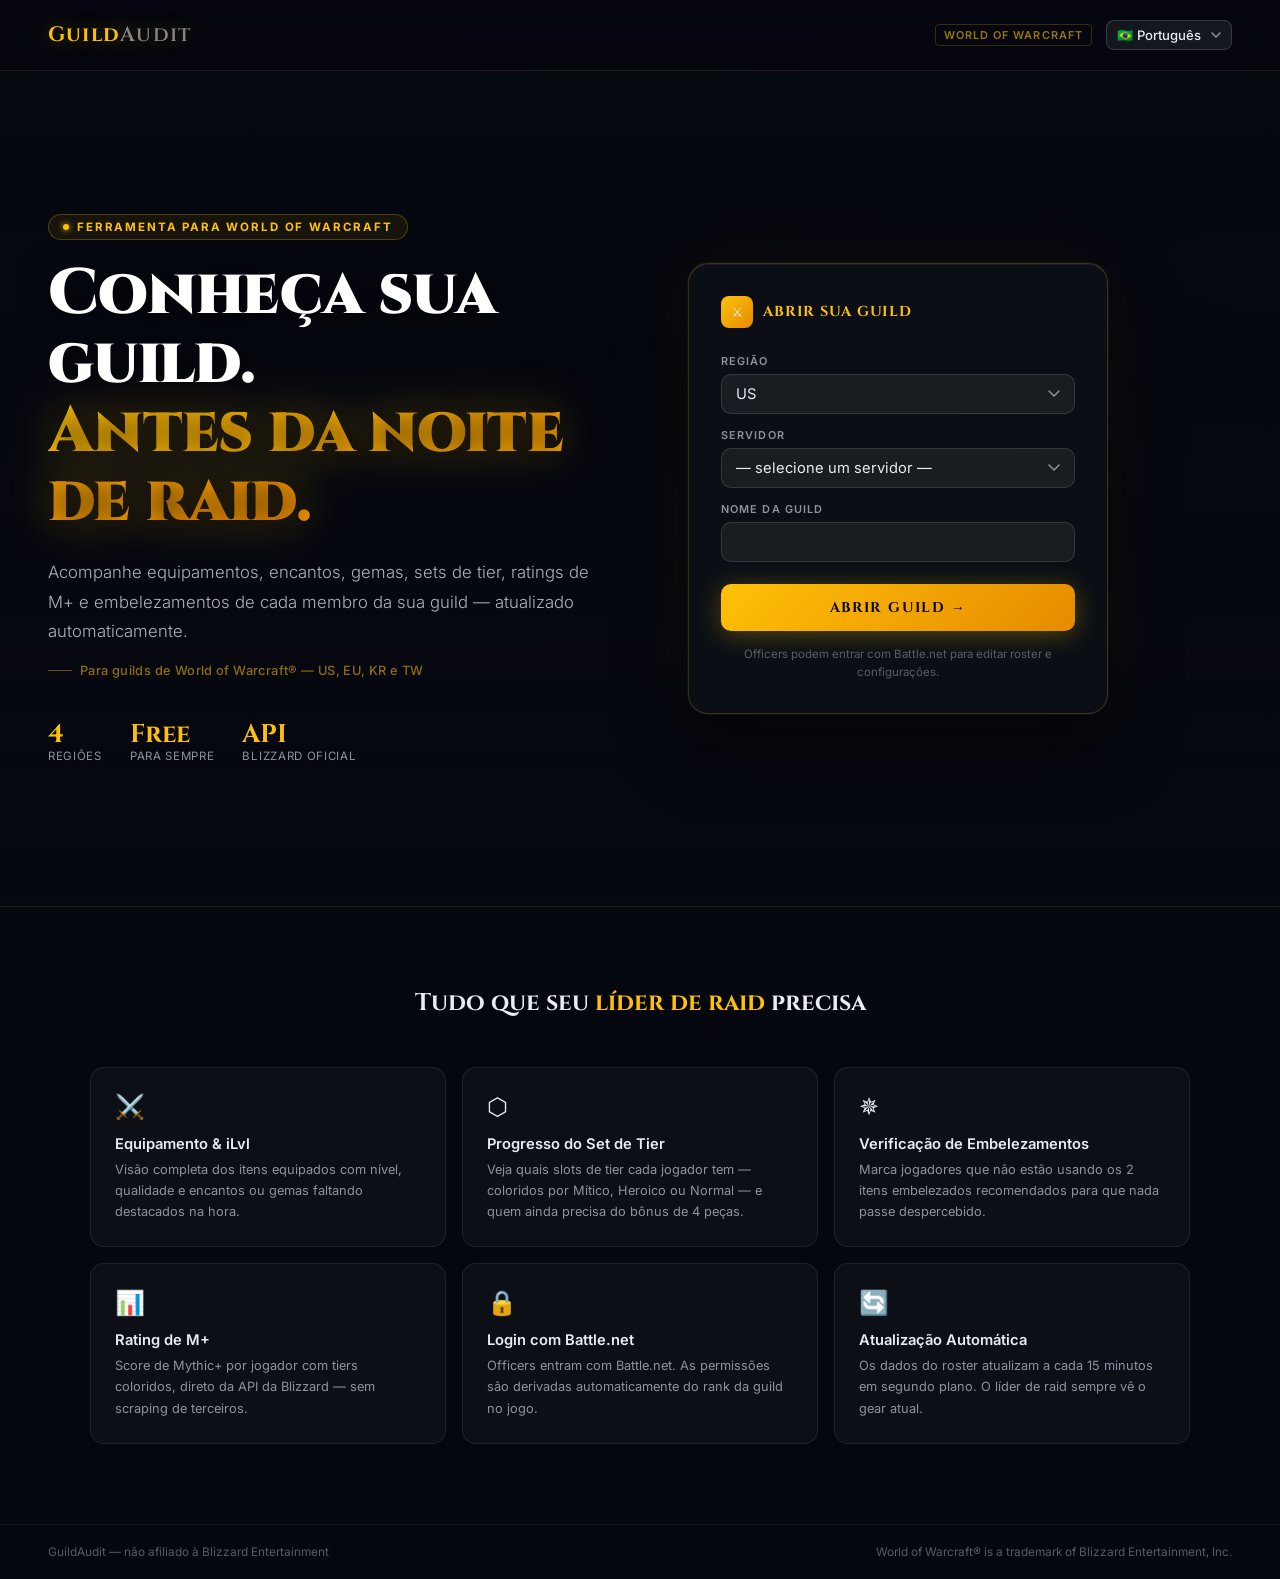
==== commit 984cd013: "Update index.html" ====
--- a/index.html
+++ b/index.html
@@ -4,138 +4,326 @@
   <meta charset="UTF-8">
   <meta name="viewport" content="width=device-width, initial-scale=1.0">
   <title>GuildAudit — Rastreador de Guild WoW</title>
-  <meta name="description" content="Acompanhe equipamentos, encantos, sets de tier, ratings de M+ e prontidão para raid da sua guild.">
+  <meta name="description" content="Acompanhe equipamentos, encantos, sets de tier, ratings de M+ e prontidão para raid da sua guild de World of Warcraft.">
   <link rel="icon" href="https://wow.zamimg.com/images/wow/icons/medium/inv_scroll_11.jpg">
   <link rel="preconnect" href="https://fonts.googleapis.com">
   <link rel="preconnect" href="https://fonts.gstatic.com" crossorigin>
-  <link href="https://fonts.googleapis.com/css2?family=Cinzel:wght@700;900&family=Inter:wght@300;400;500;600&display=swap" rel="stylesheet">
+  <link href="https://fonts.googleapis.com/css2?family=Cinzel:wght@600;700;900&family=Inter:wght@300;400;500;600&display=swap" rel="stylesheet">
   <style>
     *, *::before, *::after { box-sizing: border-box; margin: 0; padding: 0; }
     :root {
-      --bg:#080b10; --bg2:#0d1117; --bg3:#161b22; --border:#21262d;
-      --text:#e6edf3; --dim:#7d8590; --gold:#ffc107; --gold2:#e6a800;
-      --red:#f85149; --blue:#58a6ff; --purple:#a67df4; --glow:rgba(255,193,7,.12);
+      --bg:#060810; --bg2:#0d1117; --bg3:#161b22; --border:rgba(255,255,255,.1);
+      --text:#e6edf3; --dim:#8b949e; --gold:#ffc107; --gold2:#e6a800;
+      --red:#f85149; --blue:#58a6ff; --glow:rgba(255,193,7,.15);
     }
     html { scroll-behavior: smooth; }
     body { font-family:'Inter',sans-serif; background:var(--bg); color:var(--text); min-height:100vh; overflow-x:hidden; }
-    .bg-layer {
-      position:fixed; inset:0; z-index:0; pointer-events:none;
+
+    /* ── Fixed background image ─────────────────────── */
+    .bg-hero-img {
+      position: fixed;
+      inset: 0;
+      z-index: 0;
+      background: url('https://i.imgur.com/gnMe3lp.png') center center / cover no-repeat;
+      pointer-events: none;
+    }
+    /* Dark gradient overlays for readability */
+    .bg-hero-img::after {
+      content: '';
+      position: absolute;
+      inset: 0;
       background:
-        radial-gradient(ellipse 80% 50% at 50% -10%, rgba(255,193,7,.07) 0%, transparent 60%),
-        radial-gradient(ellipse 40% 40% at 80% 60%, rgba(166,125,244,.05) 0%, transparent 50%),
-        radial-gradient(ellipse 30% 30% at 10% 80%, rgba(88,166,255,.04) 0%, transparent 50%);
-    }
+        linear-gradient(to bottom,
+          rgba(6,8,16,.55) 0%,
+          rgba(6,8,16,.35) 30%,
+          rgba(6,8,16,.55) 65%,
+          rgba(6,8,16,.95) 100%
+        ),
+        radial-gradient(ellipse 70% 50% at 50% 40%, rgba(0,0,0,.2) 0%, transparent 70%);
+    }
+
+    /* ── Nav ─────────────────────────────────────────── */
     nav {
-      position:relative; z-index:10;
-      display:flex; align-items:center; justify-content:space-between;
-      padding:20px 48px;
-      border-bottom:1px solid var(--border);
-      background:rgba(8,11,16,.8); backdrop-filter:blur(12px);
-    }
-    .nav-logo { font-family:'Cinzel',serif; font-size:1.25rem; font-weight:700; color:var(--gold); letter-spacing:.05em; text-decoration:none; }
-    .nav-logo span { color:var(--dim); font-weight:400; }
-    .lang-btn {
-      background:var(--bg3); border:1px solid var(--border); border-radius:6px;
-      color:var(--dim); font-family:'Inter',sans-serif; font-size:.78rem;
-      font-weight:600; letter-spacing:.06em; padding:6px 14px; cursor:pointer;
-      transition:border-color .2s, color .2s;
-    }
-    .lang-btn:hover { border-color:var(--gold2); color:var(--text); }
+      position: relative; z-index: 10;
+      display: flex; align-items: center; justify-content: space-between;
+      padding: 20px 48px;
+      background: rgba(6,8,16,.6);
+      backdrop-filter: blur(16px);
+      border-bottom: 1px solid rgba(255,193,7,.12);
+    }
+    .nav-logo {
+      font-family: 'Cinzel', serif; font-size: 1.3rem; font-weight: 700;
+      color: var(--gold); letter-spacing: .06em; text-decoration: none;
+      text-shadow: 0 0 20px rgba(255,193,7,.4);
+    }
+    .nav-logo span { color: rgba(255,255,255,.5); font-weight: 600; }
+    .nav-right { display: flex; align-items: center; gap: 14px; }
+    .nav-wow-badge {
+      font-size: .68rem; font-weight: 600; letter-spacing: .1em; text-transform: uppercase;
+      color: rgba(255,193,7,.6); border: 1px solid rgba(255,193,7,.2);
+      border-radius: 4px; padding: 3px 8px;
+    }
+    .lang-select {
+      background: rgba(255,255,255,.07); border: 1px solid rgba(255,255,255,.15);
+      border-radius: 8px; padding: 6px 30px 6px 10px;
+      color: var(--text); font-family: 'Inter', sans-serif;
+      font-size: .82rem; font-weight: 500; cursor: pointer;
+      outline: none; appearance: none; -webkit-appearance: none;
+      background-image: url("data:image/svg+xml,%3Csvg xmlns='http://www.w3.org/2000/svg' width='10' height='7' viewBox='0 0 10 7'%3E%3Cpath d='M1 1l4 4 4-4' stroke='%238b949e' stroke-width='1.5' fill='none' stroke-linecap='round'/%3E%3C/svg%3E");
+      background-repeat: no-repeat; background-position: right 10px center;
+      transition: border-color .2s, background-color .2s;
+    }
+    .lang-select:hover, .lang-select:focus { border-color: var(--gold2); background-color: rgba(255,255,255,.1); }
+
+    /* ── Hero ────────────────────────────────────────── */
     .hero {
-      position:relative; z-index:1;
-      display:flex; flex-direction:column; align-items:center;
-      text-align:center; padding:100px 24px 80px;
-    }
-    .hero-eyebrow {
-      font-size:.75rem; font-weight:600; letter-spacing:.15em;
-      text-transform:uppercase; color:var(--gold); margin-bottom:20px;
-      display:flex; align-items:center; gap:10px;
-    }
-    .hero-eyebrow::before, .hero-eyebrow::after { content:''; display:block; width:32px; height:1px; background:var(--gold2); opacity:.4; }
-    .hero h1 { font-family:'Cinzel',serif; font-size:clamp(2.8rem,7vw,5.5rem); font-weight:900; line-height:1.05; letter-spacing:-.01em; color:var(--text); margin-bottom:24px; }
-    .hero h1 em { font-style:normal; background:linear-gradient(135deg,var(--gold) 0%,#ff9800 100%); -webkit-background-clip:text; -webkit-text-fill-color:transparent; background-clip:text; }
-    .hero-sub { font-size:1.15rem; color:var(--dim); font-weight:300; max-width:520px; line-height:1.7; margin-bottom:56px; }
+      position: relative; z-index: 1;
+      display: flex;
+      min-height: calc(100vh - 65px);
+      align-items: center;
+      padding: 60px 48px;
+      gap: 80px;
+    }
+    .hero-text {
+      flex: 1;
+      max-width: 560px;
+    }
+    .hero-game-tag {
+      display: inline-flex; align-items: center; gap: 8px;
+      font-size: .72rem; font-weight: 700; letter-spacing: .16em; text-transform: uppercase;
+      color: var(--gold); margin-bottom: 20px;
+      padding: 5px 14px; border: 1px solid rgba(255,193,7,.25);
+      border-radius: 20px; background: rgba(255,193,7,.07);
+      backdrop-filter: blur(8px);
+    }
+    .hero-game-tag::before {
+      content: ''; display: block; width: 6px; height: 6px;
+      border-radius: 50%; background: var(--gold);
+      box-shadow: 0 0 6px var(--gold); animation: pulse 2s infinite;
+    }
+    @keyframes pulse {
+      0%, 100% { opacity: 1; transform: scale(1); }
+      50% { opacity: .5; transform: scale(.8); }
+    }
+    .hero h1 {
+      font-family: 'Cinzel', serif;
+      font-size: clamp(2.6rem, 5vw, 4.2rem);
+      font-weight: 900; line-height: 1.08;
+      letter-spacing: -.01em;
+      color: #fff;
+      margin-bottom: 22px;
+      text-shadow: 0 2px 30px rgba(0,0,0,.8);
+    }
+    .hero h1 em {
+      font-style: normal;
+      background: linear-gradient(135deg, var(--gold) 0%, #ff9800 100%);
+      -webkit-background-clip: text; -webkit-text-fill-color: transparent;
+      background-clip: text;
+      filter: drop-shadow(0 0 20px rgba(255,193,7,.3));
+    }
+    .hero-sub {
+      font-size: 1.05rem; color: rgba(230,237,243,.75); font-weight: 300;
+      line-height: 1.75; margin-bottom: 16px;
+    }
+    .hero-wow-line {
+      font-size: .8rem; color: rgba(255,193,7,.55);
+      font-weight: 500; letter-spacing: .03em;
+      margin-bottom: 44px;
+      display: flex; align-items: center; gap: 8px;
+    }
+    .hero-wow-line::before {
+      content: ''; display: block; width: 24px; height: 1px;
+      background: rgba(255,193,7,.4);
+    }
+    .hero-stats {
+      display: flex; gap: 28px; margin-bottom: 0;
+    }
+    .hero-stat {
+      text-align: left;
+    }
+    .hero-stat-num {
+      font-family: 'Cinzel', serif; font-size: 1.6rem; font-weight: 700;
+      color: var(--gold); line-height: 1;
+    }
+    .hero-stat-label {
+      font-size: .72rem; color: var(--dim); letter-spacing: .06em;
+      text-transform: uppercase; margin-top: 2px;
+    }
+
+    /* ── Search Card ─────────────────────────────────── */
     .search-card {
-      width:100%; max-width:540px; background:var(--bg3);
-      border:1px solid var(--border); border-radius:16px; padding:32px;
-      box-shadow:0 0 60px var(--glow), 0 24px 48px rgba(0,0,0,.4);
-    }
-    .search-card h2 { font-family:'Cinzel',serif; font-size:1rem; font-weight:700; color:var(--gold); letter-spacing:.06em; text-transform:uppercase; margin-bottom:24px; text-align:left; }
-    .field { margin-bottom:14px; }
-    .field label { display:block; font-size:.72rem; font-weight:600; letter-spacing:.08em; text-transform:uppercase; color:var(--dim); margin-bottom:6px; }
+      flex-shrink: 0;
+      width: 100%; max-width: 420px;
+      background: rgba(13,17,23,.85);
+      border: 1px solid rgba(255,193,7,.2);
+      border-radius: 20px; padding: 32px;
+      box-shadow:
+        0 0 0 1px rgba(255,255,255,.04),
+        0 32px 64px rgba(0,0,0,.6),
+        0 0 80px rgba(255,193,7,.06),
+        inset 0 1px 0 rgba(255,255,255,.06);
+      backdrop-filter: blur(24px);
+    }
+    .card-header {
+      display: flex; align-items: center; gap: 10px; margin-bottom: 26px;
+    }
+    .card-header-icon {
+      width: 32px; height: 32px;
+      background: linear-gradient(135deg, var(--gold), #e68a00);
+      border-radius: 8px;
+      display: flex; align-items: center; justify-content: center;
+      font-size: .9rem; flex-shrink: 0;
+    }
+    .search-card h2 {
+      font-family: 'Cinzel', serif; font-size: .9rem; font-weight: 700;
+      color: var(--gold); letter-spacing: .06em; text-transform: uppercase;
+    }
+    .field { margin-bottom: 14px; }
+    .field label {
+      display: block; font-size: .68rem; font-weight: 600;
+      letter-spacing: .1em; text-transform: uppercase;
+      color: var(--dim); margin-bottom: 6px;
+    }
     .field select, .field input {
-      width:100%; background:var(--bg2); border:1px solid var(--border); border-radius:8px;
-      color:var(--text); font-family:'Inter',sans-serif; font-size:.95rem; padding:10px 14px;
-      outline:none; transition:border-color .2s, box-shadow .2s; appearance:none; -webkit-appearance:none;
-    }
-    .field select { background-image:url("data:image/svg+xml,%3Csvg xmlns='http://www.w3.org/2000/svg' width='12' height='8' viewBox='0 0 12 8'%3E%3Cpath d='M1 1l5 5 5-5' stroke='%237d8590' stroke-width='1.5' fill='none' stroke-linecap='round'/%3E%3C/svg%3E"); background-repeat:no-repeat; background-position:right 14px center; padding-right:36px; }
-    .field select:focus, .field input:focus { border-color:var(--gold2); box-shadow:0 0 0 3px rgba(255,193,7,.1); }
-    .field input::placeholder { color:var(--dim); }
+      width: 100%; background: rgba(255,255,255,.06);
+      border: 1px solid rgba(255,255,255,.12); border-radius: 10px;
+      color: var(--text); font-family: 'Inter', sans-serif; font-size: .92rem; padding: 10px 14px;
+      outline: none; transition: border-color .2s, box-shadow .2s, background .2s;
+      appearance: none; -webkit-appearance: none;
+    }
+    .field select {
+      background-image: url("data:image/svg+xml,%3Csvg xmlns='http://www.w3.org/2000/svg' width='12' height='8' viewBox='0 0 12 8'%3E%3Cpath d='M1 1l5 5 5-5' stroke='%238b949e' stroke-width='1.5' fill='none' stroke-linecap='round'/%3E%3C/svg%3E");
+      background-repeat: no-repeat; background-position: right 14px center; padding-right: 36px;
+    }
+    .field select:focus, .field input:focus {
+      border-color: rgba(255,193,7,.5);
+      box-shadow: 0 0 0 3px rgba(255,193,7,.08);
+      background: rgba(255,255,255,.09);
+    }
+    .field select option { background: #0d1117; }
+    .field input::placeholder { color: rgba(139,148,158,.5); }
     .btn-go {
-      width:100%; margin-top:8px; padding:13px;
-      background:linear-gradient(135deg,var(--gold) 0%,#e68a00 100%);
-      color:#080b10; font-family:'Cinzel',serif; font-size:.9rem; font-weight:700;
-      letter-spacing:.08em; text-transform:uppercase; border:none; border-radius:8px;
-      cursor:pointer; transition:opacity .2s, transform .15s, box-shadow .2s;
-      box-shadow:0 4px 20px rgba(255,193,7,.25);
-    }
-    .btn-go:hover { opacity:.9; transform:translateY(-1px); box-shadow:0 8px 28px rgba(255,193,7,.35); }
-    .btn-go:active { transform:translateY(0); }
-    .search-hint { font-size:.75rem; color:var(--dim); text-align:center; margin-top:14px; line-height:1.6; }
-    .search-hint code { background:var(--bg2); border:1px solid var(--border); border-radius:4px; padding:1px 6px; font-size:.72rem; color:var(--blue); }
-    .features { position:relative; z-index:1; max-width:1000px; margin:80px auto 0; padding:0 24px 100px; }
-    .features-title { font-family:'Cinzel',serif; font-size:1.6rem; font-weight:700; text-align:center; margin-bottom:48px; color:var(--text); }
-    .features-title span { color:var(--gold); }
-    .feat-grid { display:grid; grid-template-columns:repeat(auto-fit,minmax(260px,1fr)); gap:16px; }
-    .feat-card { background:var(--bg3); border:1px solid var(--border); border-radius:12px; padding:24px; transition:border-color .2s, transform .2s; }
-    .feat-card:hover { border-color:rgba(255,193,7,.3); transform:translateY(-2px); }
-    .feat-icon { font-size:1.6rem; margin-bottom:14px; display:block; filter:drop-shadow(0 0 8px rgba(255,193,7,.2)); }
-    .feat-card h3 { font-size:.95rem; font-weight:600; color:var(--text); margin-bottom:6px; }
-    .feat-card p { font-size:.82rem; color:var(--dim); line-height:1.6; }
-    footer { position:relative; z-index:1; border-top:1px solid var(--border); padding:24px 48px; display:flex; align-items:center; justify-content:space-between; font-size:.78rem; color:var(--dim); }
-    .err-msg { display:none; font-size:.8rem; color:var(--red); margin-top:10px; text-align:center; }
-    .err-msg.show { display:block; }
-    @media (max-width:600px) {
-      nav { padding:16px 20px; }
-      .hero { padding:64px 20px 48px; }
-      .search-card { padding:24px 20px; }
-      footer { flex-direction:column; gap:8px; text-align:center; }
-    }
-    .lang-select {
-      background:var(--bg3); border:1px solid var(--border);
-      border-radius:8px; padding:6px 30px 6px 10px;
-      color:var(--text); font-family:'Inter',sans-serif;
-      font-size:.82rem; font-weight:500; cursor:pointer;
-      outline:none; appearance:none; -webkit-appearance:none;
-      background-image:url("data:image/svg+xml,%3Csvg xmlns='http://www.w3.org/2000/svg' width='10' height='7' viewBox='0 0 10 7'%3E%3Cpath d='M1 1l4 4 4-4' stroke='%237d8590' stroke-width='1.5' fill='none' stroke-linecap='round'/%3E%3C/svg%3E");
-      background-repeat:no-repeat; background-position:right 10px center;
-      transition:border-color .2s;
-    }
-    .lang-select:hover, .lang-select:focus { border-color:var(--gold2); }
+      width: 100%; margin-top: 8px; padding: 14px;
+      background: linear-gradient(135deg, var(--gold) 0%, #e68a00 100%);
+      color: #060810; font-family: 'Cinzel', serif; font-size: .88rem; font-weight: 700;
+      letter-spacing: .1em; text-transform: uppercase; border: none; border-radius: 10px;
+      cursor: pointer; transition: opacity .2s, transform .15s, box-shadow .2s;
+      box-shadow: 0 4px 24px rgba(255,193,7,.3);
+    }
+    .btn-go:hover { opacity: .92; transform: translateY(-1px); box-shadow: 0 8px 32px rgba(255,193,7,.4); }
+    .btn-go:active { transform: translateY(0); }
+    .err-msg { display: none; font-size: .78rem; color: var(--red); margin-top: 10px; text-align: center; }
+    .err-msg.show { display: block; }
+    .search-hint { font-size: .72rem; color: rgba(139,148,158,.6); text-align: center; margin-top: 14px; line-height: 1.6; }
+    .search-hint code {
+      background: rgba(255,255,255,.07); border: 1px solid rgba(255,255,255,.1);
+      border-radius: 3px; padding: 1px 5px; font-size: .7rem; color: #58a6ff;
+    }
+
+    /* ── Features ────────────────────────────────────── */
+    .features-wrap {
+      position: relative; z-index: 1;
+      background: rgba(6,8,16,.92);
+      border-top: 1px solid rgba(255,193,7,.1);
+      padding: 80px 48px 80px;
+    }
+    .features-inner { max-width: 1100px; margin: 0 auto; }
+    .features-title {
+      font-family: 'Cinzel', serif; font-size: 1.5rem; font-weight: 700;
+      text-align: center; margin-bottom: 48px; color: var(--text);
+    }
+    .features-title span { color: var(--gold); }
+    .feat-grid { display: grid; grid-template-columns: repeat(auto-fit, minmax(270px,1fr)); gap: 16px; }
+    .feat-card {
+      background: rgba(255,255,255,.035);
+      border: 1px solid rgba(255,255,255,.08);
+      border-radius: 14px; padding: 24px;
+      transition: border-color .2s, transform .2s, box-shadow .2s;
+    }
+    .feat-card:hover {
+      border-color: rgba(255,193,7,.25);
+      transform: translateY(-2px);
+      box-shadow: 0 8px 32px rgba(0,0,0,.3), 0 0 20px rgba(255,193,7,.04);
+    }
+    .feat-icon { font-size: 1.5rem; margin-bottom: 14px; display: block; }
+    .feat-card h3 { font-size: .92rem; font-weight: 600; color: var(--text); margin-bottom: 6px; }
+    .feat-card p { font-size: .8rem; color: var(--dim); line-height: 1.65; }
+
+    /* ── Footer ──────────────────────────────────────── */
+    footer {
+      position: relative; z-index: 1;
+      background: rgba(6,8,16,.98);
+      border-top: 1px solid rgba(255,255,255,.06);
+      padding: 20px 48px;
+      display: flex; align-items: center; justify-content: space-between;
+      font-size: .74rem; color: rgba(139,148,158,.6);
+      flex-wrap: wrap; gap: 8px;
+    }
+
+    /* ── Responsive ──────────────────────────────────── */
+    @media (max-width: 900px) {
+      .hero { flex-direction: column; align-items: center; text-align: center; padding: 56px 24px; gap: 48px; }
+      .hero-text { max-width: 100%; }
+      .hero-game-tag { margin: 0 auto 20px; }
+      .hero-wow-line { justify-content: center; }
+      .hero-stats { justify-content: center; }
+      .search-card { max-width: 100%; }
+    }
+    @media (max-width: 600px) {
+      nav { padding: 16px 20px; }
+      .nav-wow-badge { display: none; }
+      .features-wrap { padding: 60px 20px; }
+      footer { flex-direction: column; text-align: center; padding: 16px 20px; }
+    }
   </style>
 </head>
 <body>
 
-<div class="bg-layer"></div>
+<div class="bg-hero-img"></div>
 
 <nav>
   <a class="nav-logo" href="/">Guild<span>Audit</span></a>
-  <select class="lang-select" id="lang-select" onchange="setLang(this.value)">
-    <option value="pt-BR">🇧🇷 Português</option>
-    <option value="en">🇺🇸 English</option>
-  </select>
+  <div class="nav-right">
+    <span class="nav-wow-badge">World of Warcraft</span>
+    <select class="lang-select" id="lang-select" onchange="setLang(this.value)">
+      <option value="pt-BR">🇧🇷 Português</option>
+      <option value="en">🇺🇸 English</option>
+    </select>
+  </div>
 </nav>
 
 <section class="hero">
-  <div class="hero-eyebrow" data-i18n="eyebrow">Ferramenta de Prontidão para Raid</div>
-  <h1 data-i18n-html="h1">Conheça sua guild.<br><em>Antes da noite de raid.</em></h1>
-  <p class="hero-sub" data-i18n="sub">
-    Acompanhe equipamentos, encantos, gemas, sets de tier, ratings de M+ e embelezamentos
-    de cada membro da sua guild — atualizado automaticamente.
-  </p>
+  <div class="hero-text">
+    <div class="hero-game-tag" data-i18n="game-tag">World of Warcraft Guild Tool</div>
+    <h1 data-i18n-html="h1">Conheça sua guild.<br><em>Antes da noite de raid.</em></h1>
+    <p class="hero-sub" data-i18n="sub">
+      Acompanhe equipamentos, encantos, gemas, sets de tier, ratings de M+ e embelezamentos
+      de cada membro da sua guild — atualizado automaticamente.
+    </p>
+    <div class="hero-wow-line" data-i18n="wow-line">
+      Para guilds de World of Warcraft® — US, EU, KR e TW
+    </div>
+    <div class="hero-stats">
+      <div class="hero-stat">
+        <div class="hero-stat-num">4</div>
+        <div class="hero-stat-label" data-i18n="stat-regions">Regiões</div>
+      </div>
+      <div class="hero-stat">
+        <div class="hero-stat-num">Free</div>
+        <div class="hero-stat-label" data-i18n="stat-price">Para sempre</div>
+      </div>
+      <div class="hero-stat">
+        <div class="hero-stat-num">API</div>
+        <div class="hero-stat-label" data-i18n="stat-source">Blizzard oficial</div>
+      </div>
+    </div>
+  </div>
 
   <div class="search-card">
-    <h2 data-i18n="card-title">Abrir sua guild</h2>
+    <div class="card-header">
+      <div class="card-header-icon">⚔</div>
+      <h2 data-i18n="card-title">Abrir sua guild</h2>
+    </div>
 
     <div class="field">
       <label data-i18n="label-region">Região</label>
@@ -163,47 +351,48 @@
     <div class="err-msg" id="err-msg" data-i18n="err">Preencha o servidor e o nome da guild.</div>
 
     <p class="search-hint" data-i18n-html="hint">
-      Você será levado para <code>/{região}/{servidor}/{guild}</code><br>
       Officers podem entrar com Battle.net para editar roster e configurações.
     </p>
   </div>
 </section>
 
-<section class="features">
-  <h2 class="features-title" data-i18n-html="feat-title">Tudo que seu <span>líder de raid</span> precisa</h2>
-  <div class="feat-grid">
-    <div class="feat-card">
-      <span class="feat-icon">⚔️</span>
-      <h3 data-i18n="f1-title">Equipamento & iLvl</h3>
-      <p data-i18n="f1-desc">Visão completa dos itens equipados com nível, qualidade e encantos ou gemas faltando destacados na hora.</p>
-    </div>
-    <div class="feat-card">
-      <span class="feat-icon">⬡</span>
-      <h3 data-i18n="f2-title">Progresso do Set de Tier</h3>
-      <p data-i18n="f2-desc">Veja quais slots de tier cada jogador tem — coloridos por Mítico, Heroico ou Normal — e quem ainda precisa do bônus de 4 peças.</p>
-    </div>
-    <div class="feat-card">
-      <span class="feat-icon">✵</span>
-      <h3 data-i18n="f3-title">Verificação de Embelezamentos</h3>
-      <p data-i18n="f3-desc">Marca jogadores que não estão usando os 2 itens embelezados recomendados para que nada passe despercebido.</p>
-    </div>
-    <div class="feat-card">
-      <span class="feat-icon">📊</span>
-      <h3 data-i18n="f4-title">Rating de M+</h3>
-      <p data-i18n="f4-desc">Score de Mythic+ por jogador com tiers coloridos, direto da API da Blizzard — sem scraping de terceiros.</p>
-    </div>
-    <div class="feat-card">
-      <span class="feat-icon">🔒</span>
-      <h3 data-i18n="f5-title">Login com Battle.net</h3>
-      <p data-i18n="f5-desc">Officers entram com Battle.net. As permissões são derivadas automaticamente do rank da guild no jogo.</p>
-    </div>
-    <div class="feat-card">
-      <span class="feat-icon">🔄</span>
-      <h3 data-i18n="f6-title">Atualização Automática</h3>
-      <p data-i18n="f6-desc">Os dados do roster atualizam a cada 15 minutos em segundo plano. O líder de raid sempre vê o gear atual.</p>
+<div class="features-wrap">
+  <div class="features-inner">
+    <h2 class="features-title" data-i18n-html="feat-title">Tudo que seu <span>líder de raid</span> precisa</h2>
+    <div class="feat-grid">
+      <div class="feat-card">
+        <span class="feat-icon">⚔️</span>
+        <h3 data-i18n="f1-title">Equipamento & iLvl</h3>
+        <p data-i18n="f1-desc">Visão completa dos itens equipados com nível, qualidade e encantos ou gemas faltando destacados na hora.</p>
+      </div>
+      <div class="feat-card">
+        <span class="feat-icon">⬡</span>
+        <h3 data-i18n="f2-title">Progresso do Set de Tier</h3>
+        <p data-i18n="f2-desc">Veja quais slots de tier cada jogador tem — coloridos por Mítico, Heroico ou Normal — e quem ainda precisa do bônus de 4 peças.</p>
+      </div>
+      <div class="feat-card">
+        <span class="feat-icon">✵</span>
+        <h3 data-i18n="f3-title">Verificação de Embelezamentos</h3>
+        <p data-i18n="f3-desc">Marca jogadores que não estão usando os 2 itens embelezados recomendados para que nada passe despercebido.</p>
+      </div>
+      <div class="feat-card">
+        <span class="feat-icon">📊</span>
+        <h3 data-i18n="f4-title">Rating de M+</h3>
+        <p data-i18n="f4-desc">Score de Mythic+ por jogador com tiers coloridos, direto da API da Blizzard — sem scraping de terceiros.</p>
+      </div>
+      <div class="feat-card">
+        <span class="feat-icon">🔒</span>
+        <h3 data-i18n="f5-title">Login com Battle.net</h3>
+        <p data-i18n="f5-desc">Officers entram com Battle.net. As permissões são derivadas automaticamente do rank da guild no jogo.</p>
+      </div>
+      <div class="feat-card">
+        <span class="feat-icon">🔄</span>
+        <h3 data-i18n="f6-title">Atualização Automática</h3>
+        <p data-i18n="f6-desc">Os dados do roster atualizam a cada 15 minutos em segundo plano. O líder de raid sempre vê o gear atual.</p>
+      </div>
     </div>
   </div>
-</section>
+</div>
 
 <footer>
   <span data-i18n="footer1">GuildAudit — não afiliado à Blizzard Entertainment</span>
@@ -213,16 +402,21 @@
 <script>
 var STRINGS = {
   'pt-BR': {
-    'eyebrow':    'Ferramenta de Prontidão para Raid',
+    'game-tag':   'Ferramenta para World of Warcraft',
     'h1':         'Conheça sua guild.<br><em>Antes da noite de raid.</em>',
     'sub':        'Acompanhe equipamentos, encantos, gemas, sets de tier, ratings de M+ e embelezamentos de cada membro da sua guild — atualizado automaticamente.',
+    'wow-line':   'Para guilds de World of Warcraft® — US, EU, KR e TW',
+    'stat-regions':'Regiões',
+    'stat-price': 'Para sempre',
+    'stat-source':'Blizzard oficial',
     'card-title': 'Abrir sua guild',
     'label-region':'Região',
     'label-realm': 'Servidor',
+    'label-realm-placeholder': '— selecione um servidor —',
     'label-guild': 'Nome da guild',
     'btn':         'Abrir Guild →',
     'err':         'Preencha o servidor e o nome da guild.',
-    'hint':        'Você será levado para <code>/{região}/{servidor}/{guild}</code><br>Officers podem entrar com Battle.net para editar roster e configurações.',
+    'hint':        'Officers podem entrar com Battle.net para editar roster e configurações.',
     'feat-title':  'Tudo que seu <span>líder de raid</span> precisa',
     'f1-title': 'Equipamento & iLvl',
     'f1-desc':  'Visão completa dos itens equipados com nível, qualidade e encantos ou gemas faltando destacados na hora.',
@@ -239,23 +433,28 @@
     'footer1':  'GuildAudit — não afiliado à Blizzard Entertainment',
   },
   en: {
-    'eyebrow':    'Raid Readiness Tool',
+    'game-tag':   'World of Warcraft Guild Tool',
     'h1':         'Know your guild.<br><em>Before raid night.</em>',
     'sub':        'Track gear, enchants, gems, tier sets, M+ ratings and embellishments for every member of your WoW guild — updated automatically.',
+    'wow-line':   'For World of Warcraft® guilds — US, EU, KR and TW',
+    'stat-regions':'Regions',
+    'stat-price': 'Forever free',
+    'stat-source':'Official Blizzard API',
     'card-title': 'Open your guild',
     'label-region':'Region',
     'label-realm': 'Realm',
+    'label-realm-placeholder': '— select a realm —',
     'label-guild': 'Guild name',
     'btn':         'Open Guild →',
     'err':         'Please fill in realm and guild name.',
-    'hint':        'You\'ll be taken to <code>/{region}/{realm}/{guild}</code><br>Officers can log in with Battle.net to edit roster and settings.',
+    'hint':        'Officers can log in with Battle.net to edit roster and settings.',
     'feat-title':  'Everything your <span>raid lead</span> needs',
     'f1-title': 'Gear & iLvl Tracking',
     'f1-desc':  'Full equipment breakdown with item level, quality tiers and missing enchants or gems highlighted instantly.',
     'f2-title': 'Tier Set Progress',
     'f2-desc':  'See which tier slots each player has — colored by Mythic, Heroic or Normal — and who still needs the 4pc bonus.',
     'f3-title': 'Embellishment Check',
-    'f3-desc':  'Flags players who aren\'t running the recommended 2 embellished items, so nothing slips through the cracks.',
+    'f3-desc':  "Flags players who aren't running the recommended 2 embellished items, so nothing slips through the cracks.",
     'f4-title': 'M+ Ratings',
     'f4-desc':  'Mythic+ score per player with color-coded tiers, straight from the Blizzard API — no third-party scraping.',
     'f5-title': 'Battle.net Login',
@@ -286,11 +485,14 @@
 
   var ls = document.getElementById('lang-select');
   if (ls) ls.value = lang;
+
+  // Update realm placeholder
+  var ph = document.querySelector('#inp-realm option[value=""]');
+  if (ph) ph.textContent = s['label-realm-placeholder'] || '—';
 }
 
-function setLang(newLang) { lang = newLang; localStorage.setItem('ga_lang', lang); applyLang(lang); }
-function toggleLang() {
-  currentLang = currentLang === 'pt-BR' ? 'en' : 'pt-BR';
+function setLang(newLang) {
+  currentLang = newLang;
   localStorage.setItem('ga_lang', currentLang);
   applyLang(currentLang);
 }
@@ -298,7 +500,7 @@
 // ── Realms per region ──────────────────────────────────
 var REALMS = {
   us: ["Aegwynn","Agamaggan","Aggramar","Akama","Alexstrasza","Alleria","Altar of Storms","Alterac Mountains","Aman'Thul","Andorhal","Anetheron","Anub'arak","Antonidas","Anvilmar","Arathor","Archimonde","Area 52","Argent Dawn","Arthas","Arygos","Auchindoun","Azgalor","Azjol-Nerub","Azralon","Azshara","Azuremyst","Baelgun","Balnazzar","Black Dragonflight","Blackhand","Blackrock","Blackwater Raiders","Blackwing Lair","Blade's Edge","Bladefist","Bleeding Hollow","Blood Furnace","Bloodhoof","Bloodscalp","Bonechewer","Borean Tundra","Boulderfist","Bronze Dragonflight","Bronzebeard","Burning Blade","Burning Legion","Caelestrasz","Cairne","Cenarion Circle","Cenarion Expedition","Cenarius","Cho'gall","Chromaggus","Coilfang","Crushridge","Daggerspine","Dalaran","Dalvengyr","Dark Iron","Darkspear","Darrowmere","Dawnbringer","Deathwing","Demon Soul","Dentarg","Destromath","Dethecus","Detheroc","Doomhammer","Draenor","Dragonblight","Dragonmaw","Drak'Tharon","Drak'thul","Dreadmaul","Drenden","Dunemaul","Durotan","Duskwood","Earthen Ring","Echo Isles","Eitrigg","Eldre'Thalas","Elune","Emerald Dream","Eonar","Eredar","Executus","Exodar","Farstriders","Feathermoon","Fenris","Fizzcrank","Frostmane","Frostmourne","Frostwolf","Galakrond","Gallywix","Garona","Garrosh","Ghostlands","Gilneas","Gnomeregan","Goldrinn","Gordunni","Greymane","Grizzly Hills","Gul'dan","Gundrak","Gurubashi","Hakkar","Haomarush","Hellscream","Hydraxis","Hyjal","Icecrown","Illidan","Jaedenar","Jubei'Thos","Kael'thas","Kalecgos","Kargath","Kel'Thuzad","Khadgar","Khaz Modan","Khaz'goroth","Kil'jaeden","Kilrogg","Kirin Tor","Korgath","Kul Tiras","Laughing Skull","Lethon","Lightbringer","Lightning's Blade","Lightninghoof","Llane","Lothar","Lunar Falls","Madoran","Maelstrom","Magtheridon","Maiev","Mal'Ganis","Malfurion","Malorne","Malygos","Mannoroth","Medivh","Misha","Mok'Nathal","Moon Guard","Moonrunner","Mug'thol","Muradin","Nazgrel","Nazjatar","Neltharion","Nemesis","Ner'zhul","Nesingwary","Nightfall","Norgannon","Onyxia","Perenolde","Proudmoore","Quel'dorei","Quel'Thalas","Ragnaros","Ravencrest","Ravenholdt","Rexxar","Rivendare","Runetotem","Sargeras","Saurfang","Scarlet Crusade","Sen'jin","Sentinels","Shadow Council","Shadowmoon","Shadowsong","Shattered Halls","Shattered Hand","Silver Hand","Silvermoon","Sisters of Elune","Skullcrusher","Skywall","Smolderthorn","Spinebreaker","Spirestone","Staghelm","Steamwheedle Cartel","Stonemaul","Stormrage","Stormreaver","Stormscale","Suramar","Tanaris","Terenas","Terokkar","Thaurissan","The Forgotten Coast","The Underbog","The Venture Co","Thorium Brotherhood","Thunderhorn","Thunderlord","Tichondrius","Tirion","Tortheldrin","Trollbane","Turalyon","Twisting Nether","Tygris","Uldaman","Uldum","Undermine","Ursin","Uther","Vashj","Vek'nilash","Velen","Warsong","Whisperwind","Wildhammer","Windrunner","Winterhoof","Wyrmrest Accord","Ysera","Ysondre","Zangarmarsh","Zul'jin","Zuluhed"],
-  eu: ["Aegwynn","Aerie Peak","Agamaggan","Aggra (Português)","Aggramar","Ahn'Qiraj","Al'Akir","Alexstrasza","Alleria","Alonsus","Aman'Thul","Ambossar","Anachronos","Anetheron","Antonidas","Anub'arak","Anvilmar","Arathor","Archimonde","Area 52","Argent Dawn","Arthas","Arygos","Aszune","Auchindoun","Azjol-Nerub","Azshara","Azuregos","Azuremyst","Baelgun","Balnazzar","Black Dragonflight","Blackhand","Blackmoore","Blackrock","Blackscar","Blade's Edge","Bladefist","Bloodfeather","Bloodhoof","Bloodscalp","Blutkessel","Boulderfist","Bronze Dragonflight","Bronzebeard","Burning Blade","Burning Legion","Burning Steppes","C'Thun","Chamber of Aspects","Chants éternels","Cho'gall","Chromaggus","Confrérie du Thorium","Conseil des Ombres","Crushridge","Culte de la Rive noire","Daggerspine","Dalaran","Dalvengyr","Dark Iron","Darkspear","Das Konsortium","Das Syndikat","Deathguard","Deathweaver","Deathwing","Defias Brotherhood","Dentarg","Der Mithrilorden","Der Rat von Dalaran","Destromath","Dethecus","Die Aldor","Die Arguswacht","Die ewige Wacht","Die Nachtwache","Die Silberne Hand","Die Todeskrallen","Die ewige Wacht","Doomhammer","Draenor","Dragonblight","Dragonmaw","Drak'thul","Drek'Thar","Dun Morogh","Durotan","Earthen Ring","Echo Isles","Eitrigg","Eldre'Thalas","Elune","Emerald Dream","Eonar","Eredar","Executus","Exodar","Festung der Stürme","Forscherliga","Frostmane","Frostmourne","Frostwolf","Garona","Garrosh","Genjuros","Ghostlands","Gilneas","Goldrinn","Grim Batol","Gul'dan","Hakkar","Hellfire","Hellscream","Hyjal","Icecrown","Illidan","Jaedenar","Kael'thas","Karazhan","Kargath","Kel'Thuzad","Khadgar","Khaz Modan","Kil'jaeden","Kilrogg","Kirin Tor","Krag'jin","Krasus","Kult der Verdammten","La Croisade écarlate","Les Clairvoyants","Les Sentinelles","Lightbringer","Lightning's Blade","Lordaeron","Los Errantes","Lothar","Madmortem","Magtheridon","Maiev","Mal'Ganis","Malfurion","Malorne","Malygos","Mannoroth","Marécage de Zangar","Medivh","Minahonda","Moonglade","Muradin","Nathrezim","Naxxramas","Nazjatar","Nefarian","Nemesis","Ner'zhul","Nera'thor","Nethersturm","Nordrassil","Norgannon","Nozdormu","Onyxia","Outland","Perenolde","Proudmoore","Quel'Thalas","Ragnaros","Ravencrest","Ravenholdt","Rexxar","Runetotem","Sargeras","Saurfang","Scarshield Legion","Sen'jin","Sentinels","Shadow Council","Shadowmoon","Shadowsong","Shattered Halls","Shattered Hand","Silvermoon","Sinstralis","Sisters of Elune","Skullcrusher","Skywall","Spinebreaker","Spirestone","Steamwheedle Cartel","Stormrage","Stormreaver","Stormscale","Sunstrider","Suramar","Sylvanas","Taerar","Talnivarr","Tarren Mill","Terenas","Terokkar","Terrordar","The Maelstrom","The Sha'tar","The Venture Co","Theradras","Thrall","Thunderhorn","Tichondrius","Tirion","Tortheldrin","Trollbane","Turalyon","Twilight's Hammer","Twisting Nether","Tyrande","Uldaman","Uldum","Un'Goro","Undermine","Vashj","Vek'lor","Vek'nilash","Velen","Vol'jin","Wildhammer","Windrunner","Wrathbringer","Xavius","Ysera","Zenedar","Zirkel des Cenarius","Zul'jin","Zuluhed"],
+  eu: ["Aegwynn","Aerie Peak","Agamaggan","Aggra (Português)","Aggramar","Ahn'Qiraj","Al'Akir","Alexstrasza","Alleria","Alonsus","Aman'Thul","Ambossar","Anachronos","Anetheron","Antonidas","Anub'arak","Anvilmar","Arathor","Archimonde","Area 52","Argent Dawn","Arthas","Arygos","Aszune","Auchindoun","Azjol-Nerub","Azshara","Azuregos","Azuremyst","Baelgun","Balnazzar","Black Dragonflight","Blackhand","Blackmoore","Blackrock","Blackscar","Blade's Edge","Bladefist","Bloodfeather","Bloodhoof","Bloodscalp","Blutkessel","Boulderfist","Bronze Dragonflight","Bronzebeard","Burning Blade","Burning Legion","Burning Steppes","C'Thun","Chamber of Aspects","Chants éternels","Cho'gall","Chromaggus","Confrérie du Thorium","Conseil des Ombres","Crushridge","Culte de la Rive noire","Daggerspine","Dalaran","Dalvengyr","Dark Iron","Darkspear","Das Konsortium","Das Syndikat","Deathguard","Deathweaver","Deathwing","Defias Brotherhood","Dentarg","Der Mithrilorden","Der Rat von Dalaran","Destromath","Dethecus","Die Aldor","Die Arguswacht","Die ewige Wacht","Die Nachtwache","Die Silberne Hand","Die Todeskrallen","Doomhammer","Draenor","Dragonblight","Dragonmaw","Drak'thul","Drek'Thar","Dun Morogh","Durotan","Earthen Ring","Echo Isles","Eitrigg","Eldre'Thalas","Elune","Emerald Dream","Eonar","Eredar","Executus","Exodar","Festung der Stürme","Forscherliga","Frostmane","Frostmourne","Frostwolf","Garona","Garrosh","Genjuros","Ghostlands","Gilneas","Goldrinn","Grim Batol","Gul'dan","Hakkar","Hellfire","Hellscream","Hyjal","Icecrown","Illidan","Jaedenar","Kael'thas","Karazhan","Kargath","Kel'Thuzad","Khadgar","Khaz Modan","Kil'jaeden","Kilrogg","Kirin Tor","Krag'jin","Krasus","Kult der Verdammten","La Croisade écarlate","Les Clairvoyants","Les Sentinelles","Lightbringer","Lightning's Blade","Lordaeron","Los Errantes","Lothar","Madmortem","Magtheridon","Maiev","Mal'Ganis","Malfurion","Malorne","Malygos","Mannoroth","Marécage de Zangar","Medivh","Minahonda","Moonglade","Muradin","Nathrezim","Naxxramas","Nazjatar","Nefarian","Nemesis","Ner'zhul","Nera'thor","Nethersturm","Nordrassil","Norgannon","Nozdormu","Onyxia","Outland","Perenolde","Proudmoore","Quel'Thalas","Ragnaros","Ravencrest","Ravenholdt","Rexxar","Runetotem","Sargeras","Saurfang","Scarshield Legion","Sen'jin","Sentinels","Shadow Council","Shadowmoon","Shadowsong","Shattered Halls","Shattered Hand","Silvermoon","Sinstralis","Sisters of Elune","Skullcrusher","Skywall","Spinebreaker","Spirestone","Steamwheedle Cartel","Stormrage","Stormreaver","Stormscale","Sunstrider","Suramar","Sylvanas","Taerar","Talnivarr","Tarren Mill","Terenas","Terokkar","Terrordar","The Maelstrom","The Sha'tar","The Venture Co","Theradras","Thrall","Thunderhorn","Tichondrius","Tirion","Tortheldrin","Trollbane","Turalyon","Twilight's Hammer","Twisting Nether","Tyrande","Uldaman","Uldum","Un'Goro","Undermine","Vashj","Vek'lor","Vek'nilash","Velen","Vol'jin","Wildhammer","Windrunner","Wrathbringer","Xavius","Ysera","Zenedar","Zirkel des Cenarius","Zul'jin","Zuluhed"],
   kr: ["가로나","굴단","데스윙","렉사르","불타는 군단","세나리우스","아즈샤라","윈드러너","울두아르","지울진","칼렉고스","킬제덴"],
   tw: ["世界之樹","冰霜之刃","地獄吼","夜空之歌","宇宙之心","巨龍之喉","末日之觸","水晶之刺","狂熱之刃","聖光之願","銀翼要塞","阿薩斯","骨槌"]
 };
@@ -320,9 +522,8 @@
   });
 }
 
-function onRealmChange() { /* just used by onchange */ }
-
-// Populate on region change
+function onRealmChange() { /* used by onchange */ }
+
 document.getElementById('inp-region').addEventListener('change', populateRealms);
 
 // Pre-fill from last visit
@@ -336,8 +537,9 @@
       if (p[1]) document.getElementById('inp-realm').value  = p[1];
       if (p[2]) document.getElementById('inp-guild').value  = p[2];
     } catch(e) {}
+  } else {
+    populateRealms();
   }
-  populateRealms();
   applyLang(currentLang);
 })();
 
@@ -354,10 +556,8 @@
   window.location.href = basePath + '/guild.html?guild=' + region + '/' + realm + '/' + guild;
 }
 
-['inp-guild'].forEach(function(id) {
-  document.getElementById(id).addEventListener('keydown', function(e) {
-    if (e.key === 'Enter') goToGuild();
-  });
+document.getElementById('inp-guild').addEventListener('keydown', function(e) {
+  if (e.key === 'Enter') goToGuild();
 });
 </script>
 
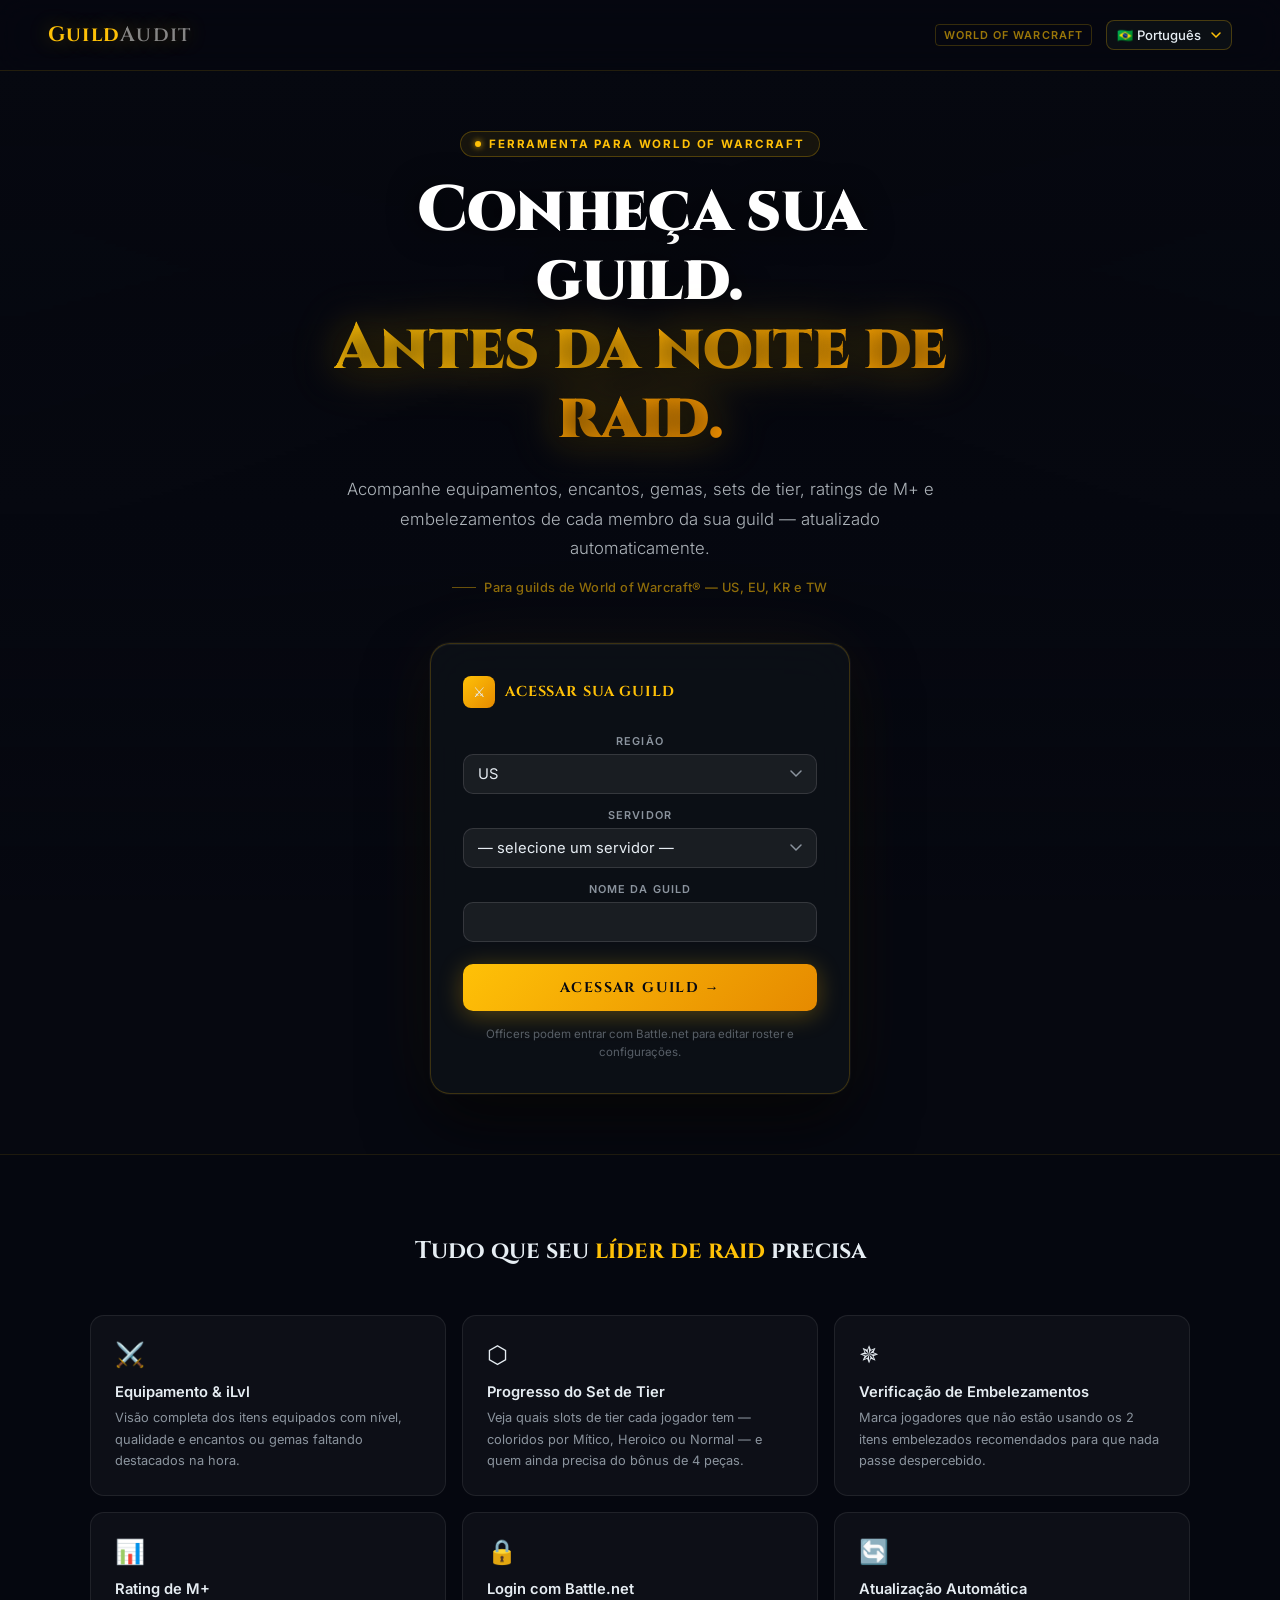
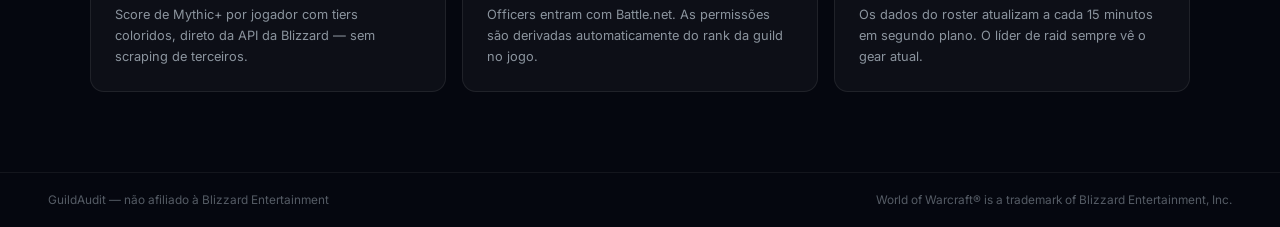
==== commit dc52f13e: "fix" ====
--- a/index.html
+++ b/index.html
@@ -64,32 +64,35 @@
       border-radius: 4px; padding: 3px 8px;
     }
     .lang-select {
-      background: rgba(255,255,255,.07); border: 1px solid rgba(255,255,255,.15);
+      background: rgba(13,17,23,.9); border: 1px solid rgba(255,193,7,.25);
       border-radius: 8px; padding: 6px 30px 6px 10px;
-      color: var(--text); font-family: 'Inter', sans-serif;
+      color: #e6edf3; font-family: 'Inter', sans-serif;
       font-size: .82rem; font-weight: 500; cursor: pointer;
       outline: none; appearance: none; -webkit-appearance: none;
-      background-image: url("data:image/svg+xml,%3Csvg xmlns='http://www.w3.org/2000/svg' width='10' height='7' viewBox='0 0 10 7'%3E%3Cpath d='M1 1l4 4 4-4' stroke='%238b949e' stroke-width='1.5' fill='none' stroke-linecap='round'/%3E%3C/svg%3E");
+      background-image: url("data:image/svg+xml,%3Csvg xmlns='http://www.w3.org/2000/svg' width='10' height='7' viewBox='0 0 10 7'%3E%3Cpath d='M1 1l4 4 4-4' stroke='%23ffc107' stroke-width='1.5' fill='none' stroke-linecap='round'/%3E%3C/svg%3E");
       background-repeat: no-repeat; background-position: right 10px center;
-      transition: border-color .2s, background-color .2s;
-    }
-    .lang-select:hover, .lang-select:focus { border-color: var(--gold2); background-color: rgba(255,255,255,.1); }
+      transition: border-color .2s;
+    }
+    .lang-select:hover, .lang-select:focus { border-color: var(--gold); }
+    .lang-select option { background: #0d1117; color: #e6edf3; }
 
     /* ── Hero ────────────────────────────────────────── */
     .hero {
       position: relative; z-index: 1;
       display: flex;
+      flex-direction: column;
+      align-items: center;
+      justify-content: center;
       min-height: calc(100vh - 65px);
-      align-items: center;
       padding: 60px 48px;
-      gap: 80px;
+      gap: 48px;
+      text-align: center;
     }
     .hero-text {
-      flex: 1;
-      max-width: 560px;
+      max-width: 620px;
     }
     .hero-game-tag {
-      display: inline-flex; align-items: center; gap: 8px;
+      display: inline-flex; align-items: center; gap: 8px; margin-left: auto; margin-right: auto;
       font-size: .72rem; font-weight: 700; letter-spacing: .16em; text-transform: uppercase;
       color: var(--gold); margin-bottom: 20px;
       padding: 5px 14px; border: 1px solid rgba(255,193,7,.25);
@@ -128,27 +131,14 @@
     .hero-wow-line {
       font-size: .8rem; color: rgba(255,193,7,.55);
       font-weight: 500; letter-spacing: .03em;
-      margin-bottom: 44px;
-      display: flex; align-items: center; gap: 8px;
+      margin-bottom: 0;
+      display: flex; align-items: center; justify-content: center; gap: 8px;
     }
     .hero-wow-line::before {
       content: ''; display: block; width: 24px; height: 1px;
       background: rgba(255,193,7,.4);
     }
-    .hero-stats {
-      display: flex; gap: 28px; margin-bottom: 0;
-    }
-    .hero-stat {
-      text-align: left;
-    }
-    .hero-stat-num {
-      font-family: 'Cinzel', serif; font-size: 1.6rem; font-weight: 700;
-      color: var(--gold); line-height: 1;
-    }
-    .hero-stat-label {
-      font-size: .72rem; color: var(--dim); letter-spacing: .06em;
-      text-transform: uppercase; margin-top: 2px;
-    }
+
 
     /* ── Search Card ─────────────────────────────────── */
     .search-card {
@@ -266,7 +256,6 @@
       .hero-text { max-width: 100%; }
       .hero-game-tag { margin: 0 auto 20px; }
       .hero-wow-line { justify-content: center; }
-      .hero-stats { justify-content: center; }
       .search-card { max-width: 100%; }
     }
     @media (max-width: 600px) {
@@ -303,26 +292,13 @@
     <div class="hero-wow-line" data-i18n="wow-line">
       Para guilds de World of Warcraft® — US, EU, KR e TW
     </div>
-    <div class="hero-stats">
-      <div class="hero-stat">
-        <div class="hero-stat-num">4</div>
-        <div class="hero-stat-label" data-i18n="stat-regions">Regiões</div>
-      </div>
-      <div class="hero-stat">
-        <div class="hero-stat-num">Free</div>
-        <div class="hero-stat-label" data-i18n="stat-price">Para sempre</div>
-      </div>
-      <div class="hero-stat">
-        <div class="hero-stat-num">API</div>
-        <div class="hero-stat-label" data-i18n="stat-source">Blizzard oficial</div>
-      </div>
-    </div>
+
   </div>
 
   <div class="search-card">
     <div class="card-header">
       <div class="card-header-icon">⚔</div>
-      <h2 data-i18n="card-title">Abrir sua guild</h2>
+      <h2 data-i18n="card-title">Acessar sua guild</h2>
     </div>
 
     <div class="field">
@@ -347,7 +323,7 @@
       <input type="text" id="inp-guild" placeholder="" spellcheck="false" autocomplete="off">
     </div>
 
-    <button class="btn-go" onclick="goToGuild()" data-i18n="btn">Abrir Guild →</button>
+    <button class="btn-go" onclick="goToGuild()" data-i18n="btn">Acessar Guild →</button>
     <div class="err-msg" id="err-msg" data-i18n="err">Preencha o servidor e o nome da guild.</div>
 
     <p class="search-hint" data-i18n-html="hint">
@@ -406,15 +382,12 @@
     'h1':         'Conheça sua guild.<br><em>Antes da noite de raid.</em>',
     'sub':        'Acompanhe equipamentos, encantos, gemas, sets de tier, ratings de M+ e embelezamentos de cada membro da sua guild — atualizado automaticamente.',
     'wow-line':   'Para guilds de World of Warcraft® — US, EU, KR e TW',
-    'stat-regions':'Regiões',
-    'stat-price': 'Para sempre',
-    'stat-source':'Blizzard oficial',
-    'card-title': 'Abrir sua guild',
+    'card-title': 'Acessar sua guild',
     'label-region':'Região',
     'label-realm': 'Servidor',
     'label-realm-placeholder': '— selecione um servidor —',
     'label-guild': 'Nome da guild',
-    'btn':         'Abrir Guild →',
+    'btn':         'Acessar Guild →',
     'err':         'Preencha o servidor e o nome da guild.',
     'hint':        'Officers podem entrar com Battle.net para editar roster e configurações.',
     'feat-title':  'Tudo que seu <span>líder de raid</span> precisa',
@@ -437,15 +410,12 @@
     'h1':         'Know your guild.<br><em>Before raid night.</em>',
     'sub':        'Track gear, enchants, gems, tier sets, M+ ratings and embellishments for every member of your WoW guild — updated automatically.',
     'wow-line':   'For World of Warcraft® guilds — US, EU, KR and TW',
-    'stat-regions':'Regions',
-    'stat-price': 'Forever free',
-    'stat-source':'Official Blizzard API',
-    'card-title': 'Open your guild',
+    'card-title': 'Access your guild',
     'label-region':'Region',
     'label-realm': 'Realm',
     'label-realm-placeholder': '— select a realm —',
     'label-guild': 'Guild name',
-    'btn':         'Open Guild →',
+    'btn':         'Access Guild →',
     'err':         'Please fill in realm and guild name.',
     'hint':        'Officers can log in with Battle.net to edit roster and settings.',
     'feat-title':  'Everything your <span>raid lead</span> needs',
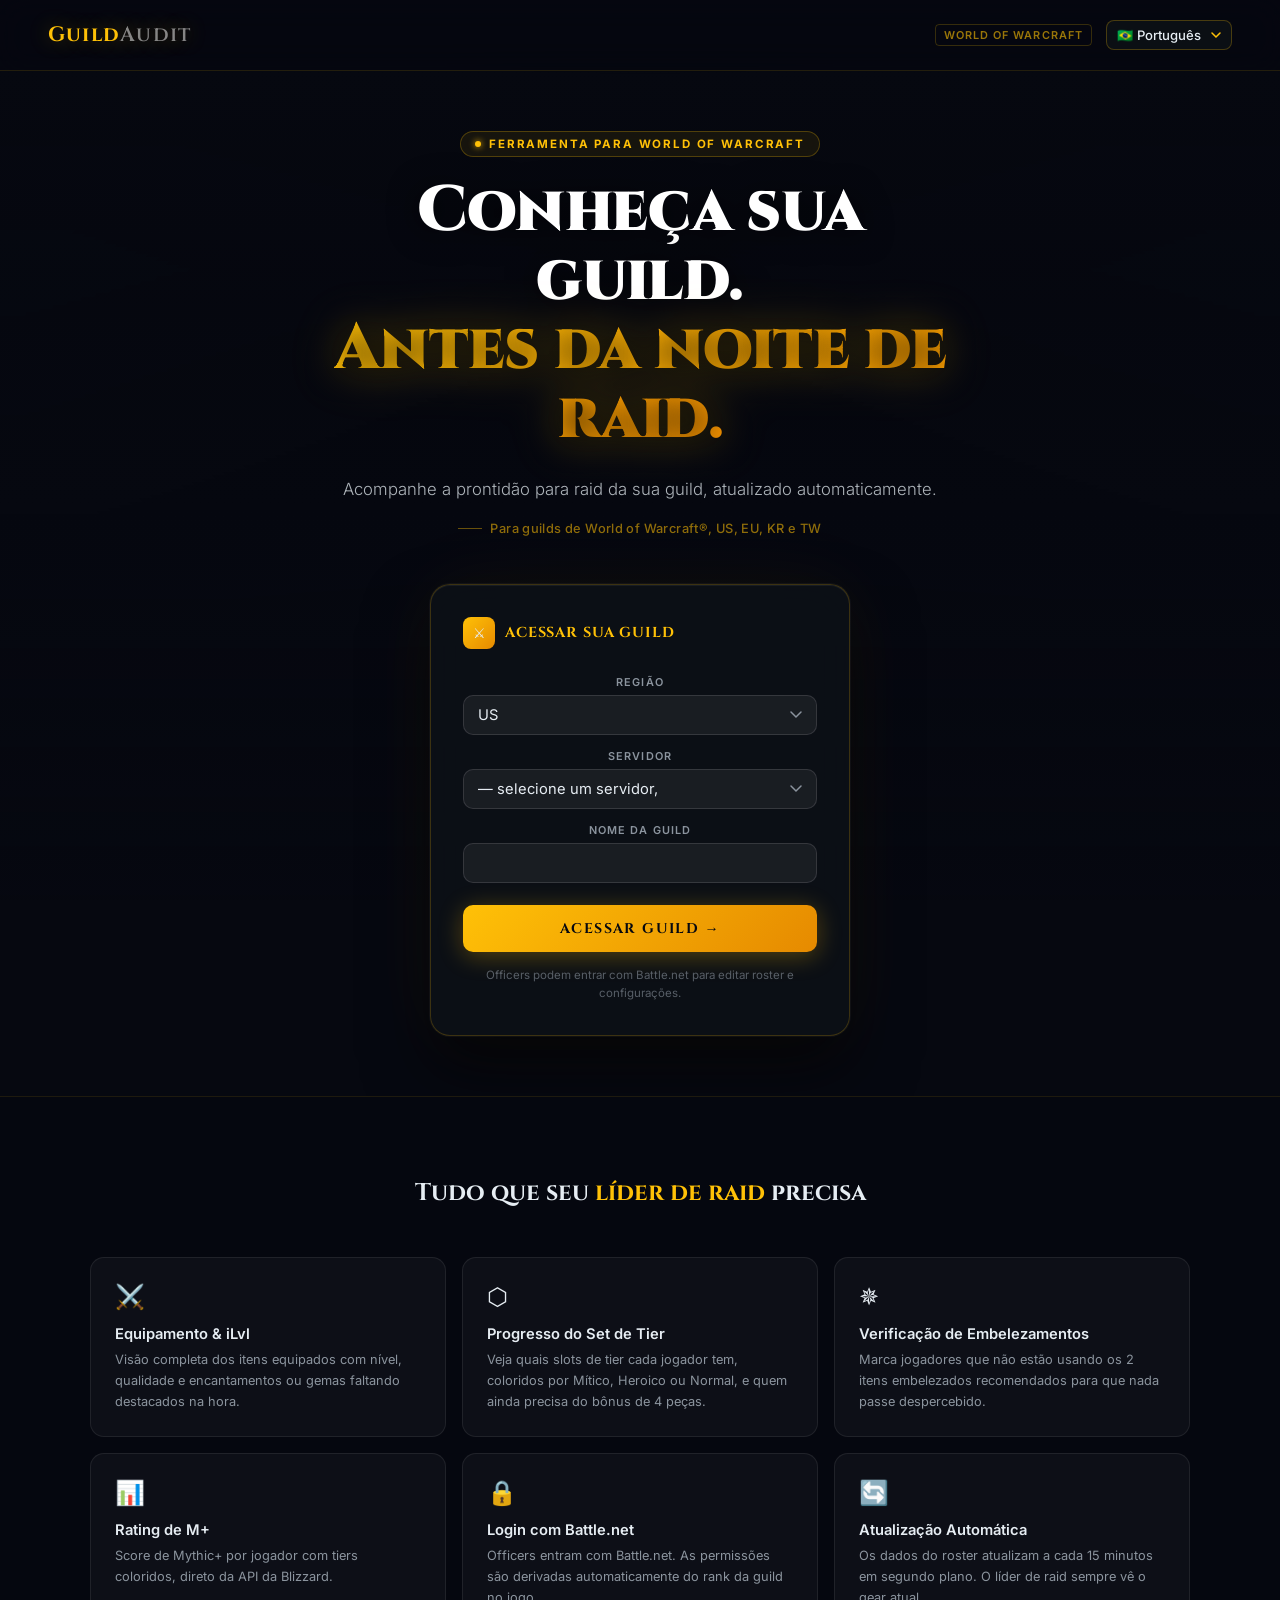
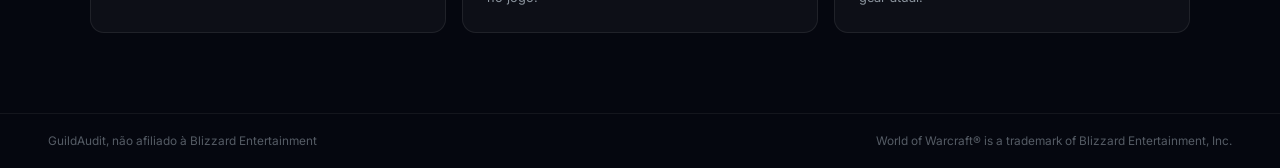
==== commit 206b68ad: "Update index.html" ====
--- a/index.html
+++ b/index.html
@@ -3,8 +3,8 @@
 <head>
   <meta charset="UTF-8">
   <meta name="viewport" content="width=device-width, initial-scale=1.0">
-  <title>GuildAudit — Rastreador de Guild WoW</title>
-  <meta name="description" content="Acompanhe equipamentos, encantos, sets de tier, ratings de M+ e prontidão para raid da sua guild de World of Warcraft.">
+  <title>GuildAudit, Rastreador de Guild WoW</title>
+  <meta name="description" content="Acompanhe a prontidão para raid da sua guild de World of Warcraft.">
   <link rel="icon" href="https://wow.zamimg.com/images/wow/icons/medium/inv_scroll_11.jpg">
   <link rel="preconnect" href="https://fonts.googleapis.com">
   <link rel="preconnect" href="https://fonts.gstatic.com" crossorigin>
@@ -286,11 +286,11 @@
     <div class="hero-game-tag" data-i18n="game-tag">World of Warcraft Guild Tool</div>
     <h1 data-i18n-html="h1">Conheça sua guild.<br><em>Antes da noite de raid.</em></h1>
     <p class="hero-sub" data-i18n="sub">
-      Acompanhe equipamentos, encantos, gemas, sets de tier, ratings de M+ e embelezamentos
-      de cada membro da sua guild — atualizado automaticamente.
+      Acompanhe equipamentos, encantamentos, gemas, sets de tier, ratings de M+ e embelezamentos
+      de cada membro da sua guild, atualizado automaticamente.
     </p>
     <div class="hero-wow-line" data-i18n="wow-line">
-      Para guilds de World of Warcraft® — US, EU, KR e TW
+      Para guilds de World of Warcraft®, US, EU, KR e TW
     </div>
 
   </div>
@@ -314,7 +314,7 @@
     <div class="field">
       <label data-i18n="label-realm">Servidor</label>
       <select id="inp-realm" onchange="onRealmChange()">
-        <option value="" data-i18n="label-realm-placeholder">— selecione um servidor —</option>
+        <option value="" data-i18n="label-realm-placeholder">— selecione um servidor,</option>
       </select>
     </div>
 
@@ -339,12 +339,12 @@
       <div class="feat-card">
         <span class="feat-icon">⚔️</span>
         <h3 data-i18n="f1-title">Equipamento & iLvl</h3>
-        <p data-i18n="f1-desc">Visão completa dos itens equipados com nível, qualidade e encantos ou gemas faltando destacados na hora.</p>
+        <p data-i18n="f1-desc">Visão completa dos itens equipados com nível, qualidade e encantamentos ou gemas faltando destacados na hora.</p>
       </div>
       <div class="feat-card">
         <span class="feat-icon">⬡</span>
         <h3 data-i18n="f2-title">Progresso do Set de Tier</h3>
-        <p data-i18n="f2-desc">Veja quais slots de tier cada jogador tem — coloridos por Mítico, Heroico ou Normal — e quem ainda precisa do bônus de 4 peças.</p>
+        <p data-i18n="f2-desc">Veja quais slots de tier cada jogador tem, coloridos por Mítico, Heroico ou Normal, e quem ainda precisa do bônus de 4 peças.</p>
       </div>
       <div class="feat-card">
         <span class="feat-icon">✵</span>
@@ -354,7 +354,7 @@
       <div class="feat-card">
         <span class="feat-icon">📊</span>
         <h3 data-i18n="f4-title">Rating de M+</h3>
-        <p data-i18n="f4-desc">Score de Mythic+ por jogador com tiers coloridos, direto da API da Blizzard — sem scraping de terceiros.</p>
+        <p data-i18n="f4-desc">Score de Mythic+ por jogador com tiers coloridos, direto da API da Blizzard.</p>
       </div>
       <div class="feat-card">
         <span class="feat-icon">🔒</span>
@@ -371,7 +371,7 @@
 </div>
 
 <footer>
-  <span data-i18n="footer1">GuildAudit — não afiliado à Blizzard Entertainment</span>
+  <span data-i18n="footer1">GuildAudit, não afiliado à Blizzard Entertainment</span>
   <span>World of Warcraft® is a trademark of Blizzard Entertainment, Inc.</span>
 </footer>
 
@@ -380,40 +380,40 @@
   'pt-BR': {
     'game-tag':   'Ferramenta para World of Warcraft',
     'h1':         'Conheça sua guild.<br><em>Antes da noite de raid.</em>',
-    'sub':        'Acompanhe equipamentos, encantos, gemas, sets de tier, ratings de M+ e embelezamentos de cada membro da sua guild — atualizado automaticamente.',
-    'wow-line':   'Para guilds de World of Warcraft® — US, EU, KR e TW',
+    'sub':        'Acompanhe a prontidão para raid da sua guild, atualizado automaticamente.',
+    'wow-line':   'Para guilds de World of Warcraft®, US, EU, KR e TW',
     'card-title': 'Acessar sua guild',
     'label-region':'Região',
     'label-realm': 'Servidor',
-    'label-realm-placeholder': '— selecione um servidor —',
+    'label-realm-placeholder': '— selecione um servidor,',
     'label-guild': 'Nome da guild',
     'btn':         'Acessar Guild →',
     'err':         'Preencha o servidor e o nome da guild.',
     'hint':        'Officers podem entrar com Battle.net para editar roster e configurações.',
     'feat-title':  'Tudo que seu <span>líder de raid</span> precisa',
     'f1-title': 'Equipamento & iLvl',
-    'f1-desc':  'Visão completa dos itens equipados com nível, qualidade e encantos ou gemas faltando destacados na hora.',
+    'f1-desc':  'Visão completa dos itens equipados com nível, qualidade e encantamentos ou gemas faltando destacados na hora.',
     'f2-title': 'Progresso do Set de Tier',
-    'f2-desc':  'Veja quais slots de tier cada jogador tem — coloridos por Mítico, Heroico ou Normal — e quem ainda precisa do bônus de 4 peças.',
+    'f2-desc':  'Veja quais slots de tier cada jogador tem, coloridos por Mítico, Heroico ou Normal, e quem ainda precisa do bônus de 4 peças.',
     'f3-title': 'Verificação de Embelezamentos',
     'f3-desc':  'Marca jogadores que não estão usando os 2 itens embelezados recomendados para que nada passe despercebido.',
     'f4-title': 'Rating de M+',
-    'f4-desc':  'Score de Mythic+ por jogador com tiers coloridos, direto da API da Blizzard — sem scraping de terceiros.',
+    'f4-desc':  'Score de Mythic+ por jogador com tiers coloridos, direto da API da Blizzard.',
     'f5-title': 'Login com Battle.net',
     'f5-desc':  'Officers entram com Battle.net. As permissões são derivadas automaticamente do rank da guild no jogo.',
     'f6-title': 'Atualização Automática',
     'f6-desc':  'Os dados do roster atualizam a cada 15 minutos em segundo plano. O líder de raid sempre vê o gear atual.',
-    'footer1':  'GuildAudit — não afiliado à Blizzard Entertainment',
+    'footer1':  'GuildAudit, não afiliado à Blizzard Entertainment',
   },
   en: {
     'game-tag':   'World of Warcraft Guild Tool',
     'h1':         'Know your guild.<br><em>Before raid night.</em>',
-    'sub':        'Track gear, enchants, gems, tier sets, M+ ratings and embellishments for every member of your WoW guild — updated automatically.',
-    'wow-line':   'For World of Warcraft® guilds — US, EU, KR and TW',
+    'sub':        'Track gear, enchants, gems, tier sets, M+ ratings and embellishments for every member of your WoW guild, updated automatically.',
+    'wow-line':   'For World of Warcraft® guilds, US, EU, KR and TW',
     'card-title': 'Access your guild',
     'label-region':'Region',
     'label-realm': 'Realm',
-    'label-realm-placeholder': '— select a realm —',
+    'label-realm-placeholder': '— select a realm,',
     'label-guild': 'Guild name',
     'btn':         'Access Guild →',
     'err':         'Please fill in realm and guild name.',
@@ -422,16 +422,16 @@
     'f1-title': 'Gear & iLvl Tracking',
     'f1-desc':  'Full equipment breakdown with item level, quality tiers and missing enchants or gems highlighted instantly.',
     'f2-title': 'Tier Set Progress',
-    'f2-desc':  'See which tier slots each player has — colored by Mythic, Heroic or Normal — and who still needs the 4pc bonus.',
+    'f2-desc':  'See which tier slots each player has, colored by Mythic, Heroic or Normal, and who still needs the 4pc bonus.',
     'f3-title': 'Embellishment Check',
     'f3-desc':  "Flags players who aren't running the recommended 2 embellished items, so nothing slips through the cracks.",
     'f4-title': 'M+ Ratings',
-    'f4-desc':  'Mythic+ score per player with color-coded tiers, straight from the Blizzard API — no third-party scraping.',
+    'f4-desc':  'Mythic+ score per player with color-coded tiers, straight from the Blizzard API.',
     'f5-title': 'Battle.net Login',
     'f5-desc':  'Officers log in with Battle.net. Permissions are derived from your in-game guild rank automatically.',
     'f6-title': 'Auto-refresh',
     'f6-desc':  'Roster data refreshes every 15 minutes in the background. Your raid lead always sees current gear.',
-    'footer1':  'GuildAudit — not affiliated with Blizzard Entertainment',
+    'footer1':  'GuildAudit, not affiliated with Blizzard Entertainment',
   }
 };
 
@@ -441,8 +441,8 @@
   var s = STRINGS[lang];
   document.documentElement.lang = lang === 'pt-BR' ? 'pt-BR' : 'en';
   document.title = lang === 'pt-BR'
-    ? 'GuildAudit — Rastreador de Guild WoW'
-    : 'GuildAudit — WoW Guild Tracker';
+    ? 'GuildAudit, Rastreador de Guild WoW'
+    : 'GuildAudit, WoW Guild Tracker';
 
   document.querySelectorAll('[data-i18n]').forEach(function(el) {
     var key = el.getAttribute('data-i18n');
@@ -480,7 +480,7 @@
   var sel    = document.getElementById('inp-realm');
   var prev   = sel.value;
   var isPT   = (localStorage.getItem('ga_lang') === 'pt-BR');
-  var placeholder = isPT ? '— selecione um servidor —' : '— select a realm —';
+  var placeholder = isPT ? '— selecione um servidor,' : '— select a realm,';
   sel.innerHTML = '<option value="">' + placeholder + '</option>';
   var list = REALMS[region] || [];
   list.forEach(function(r) {
